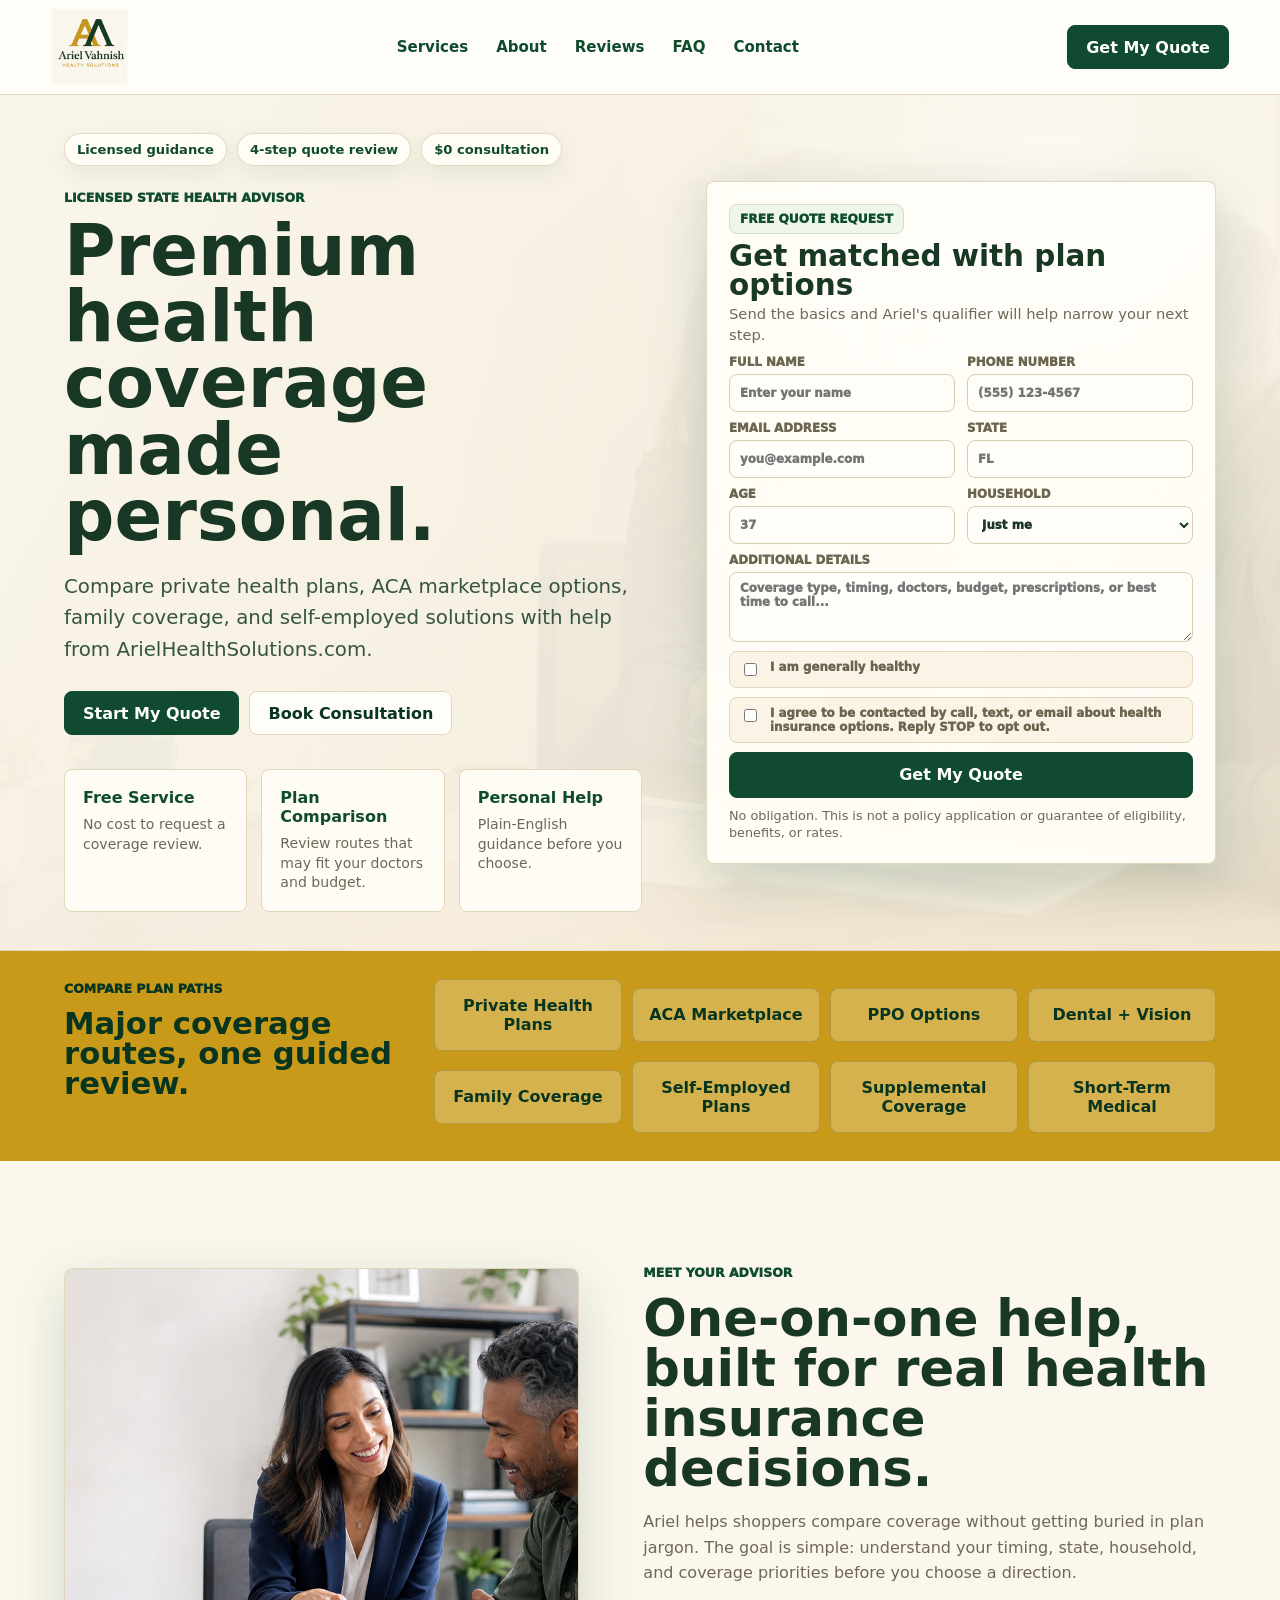
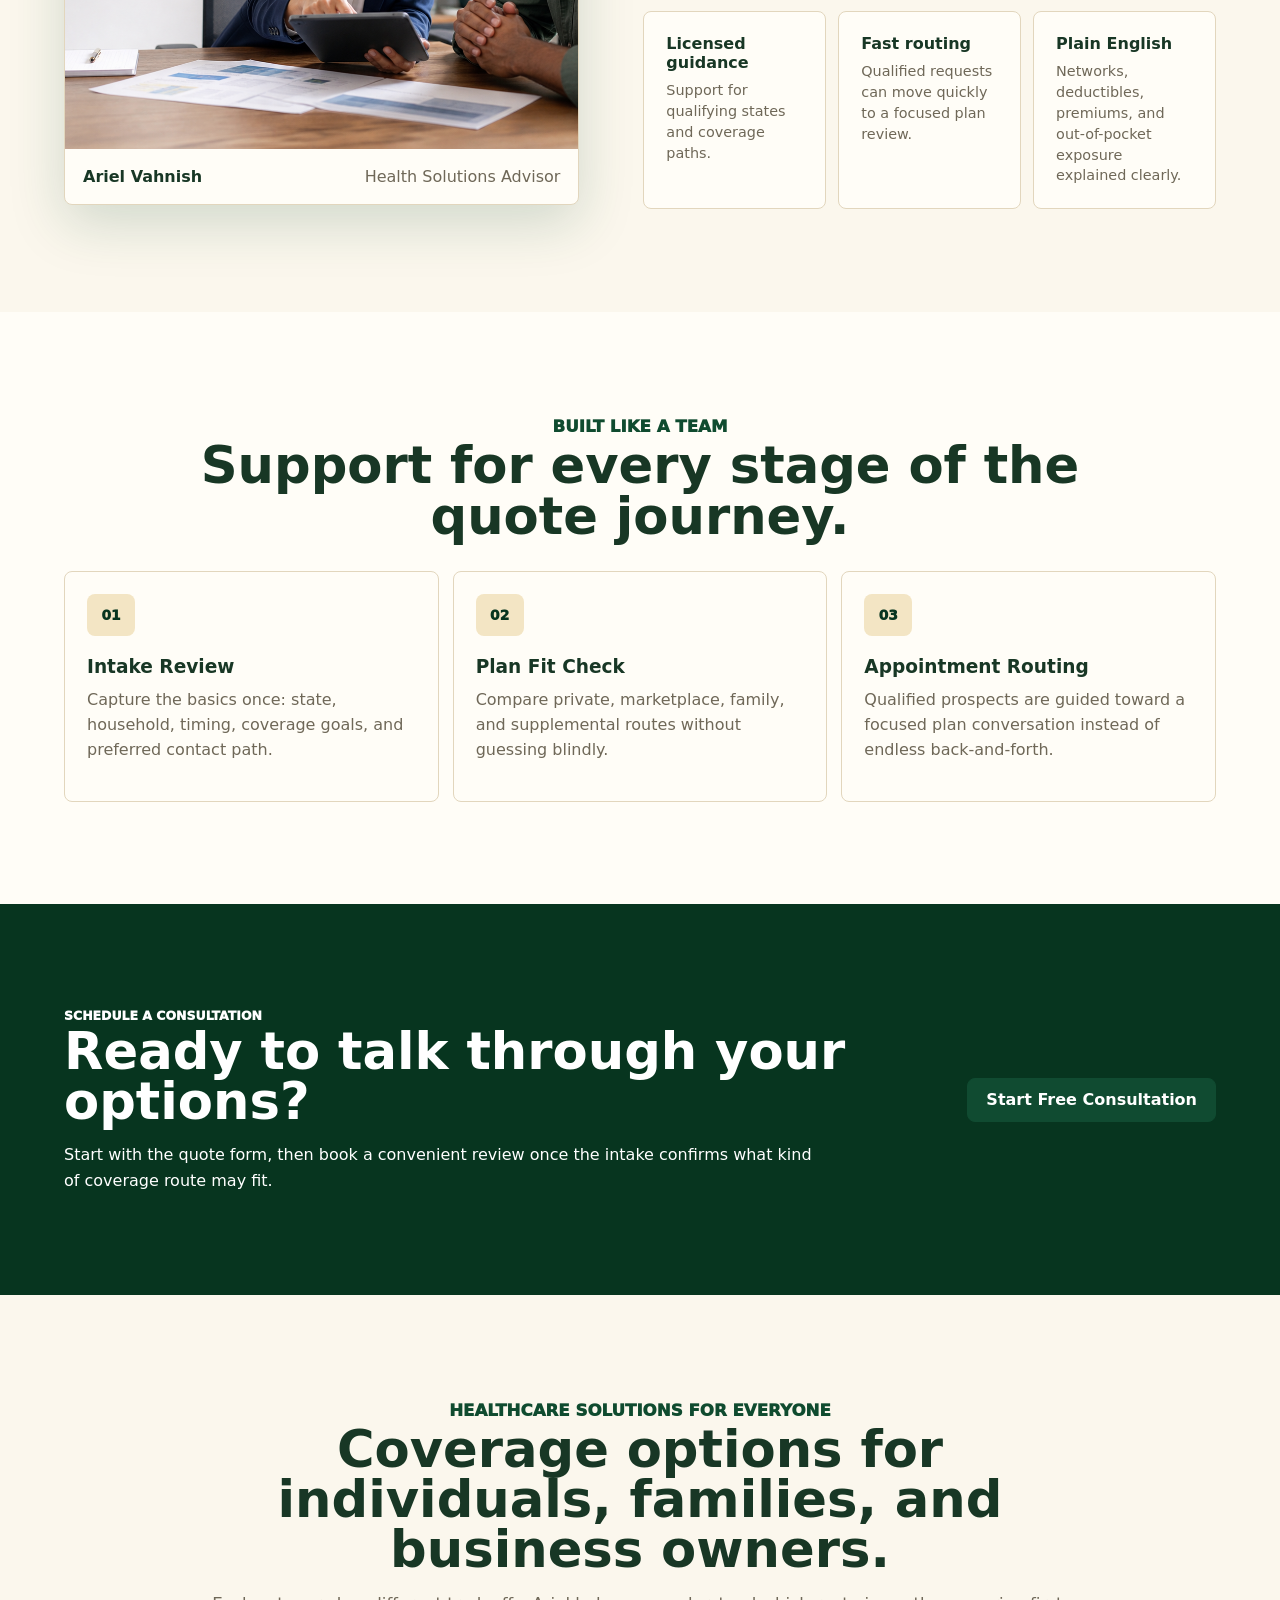
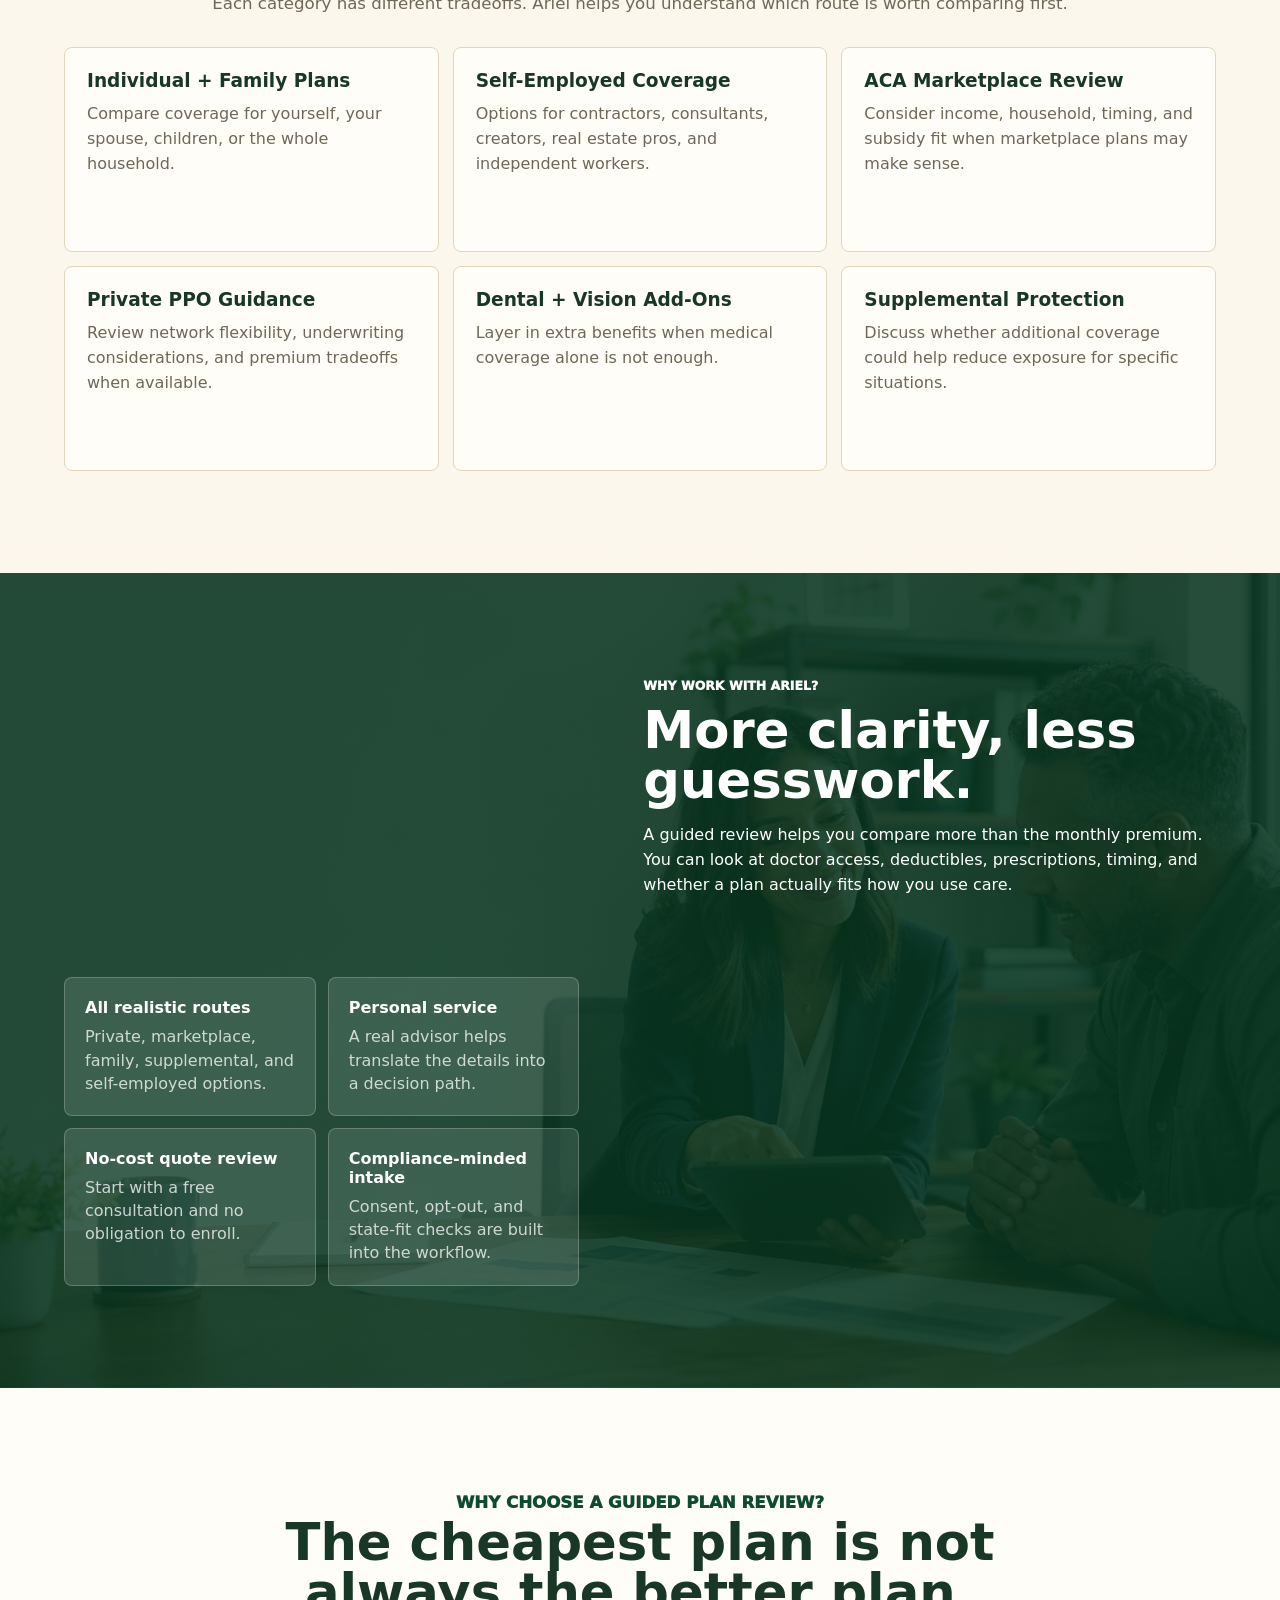
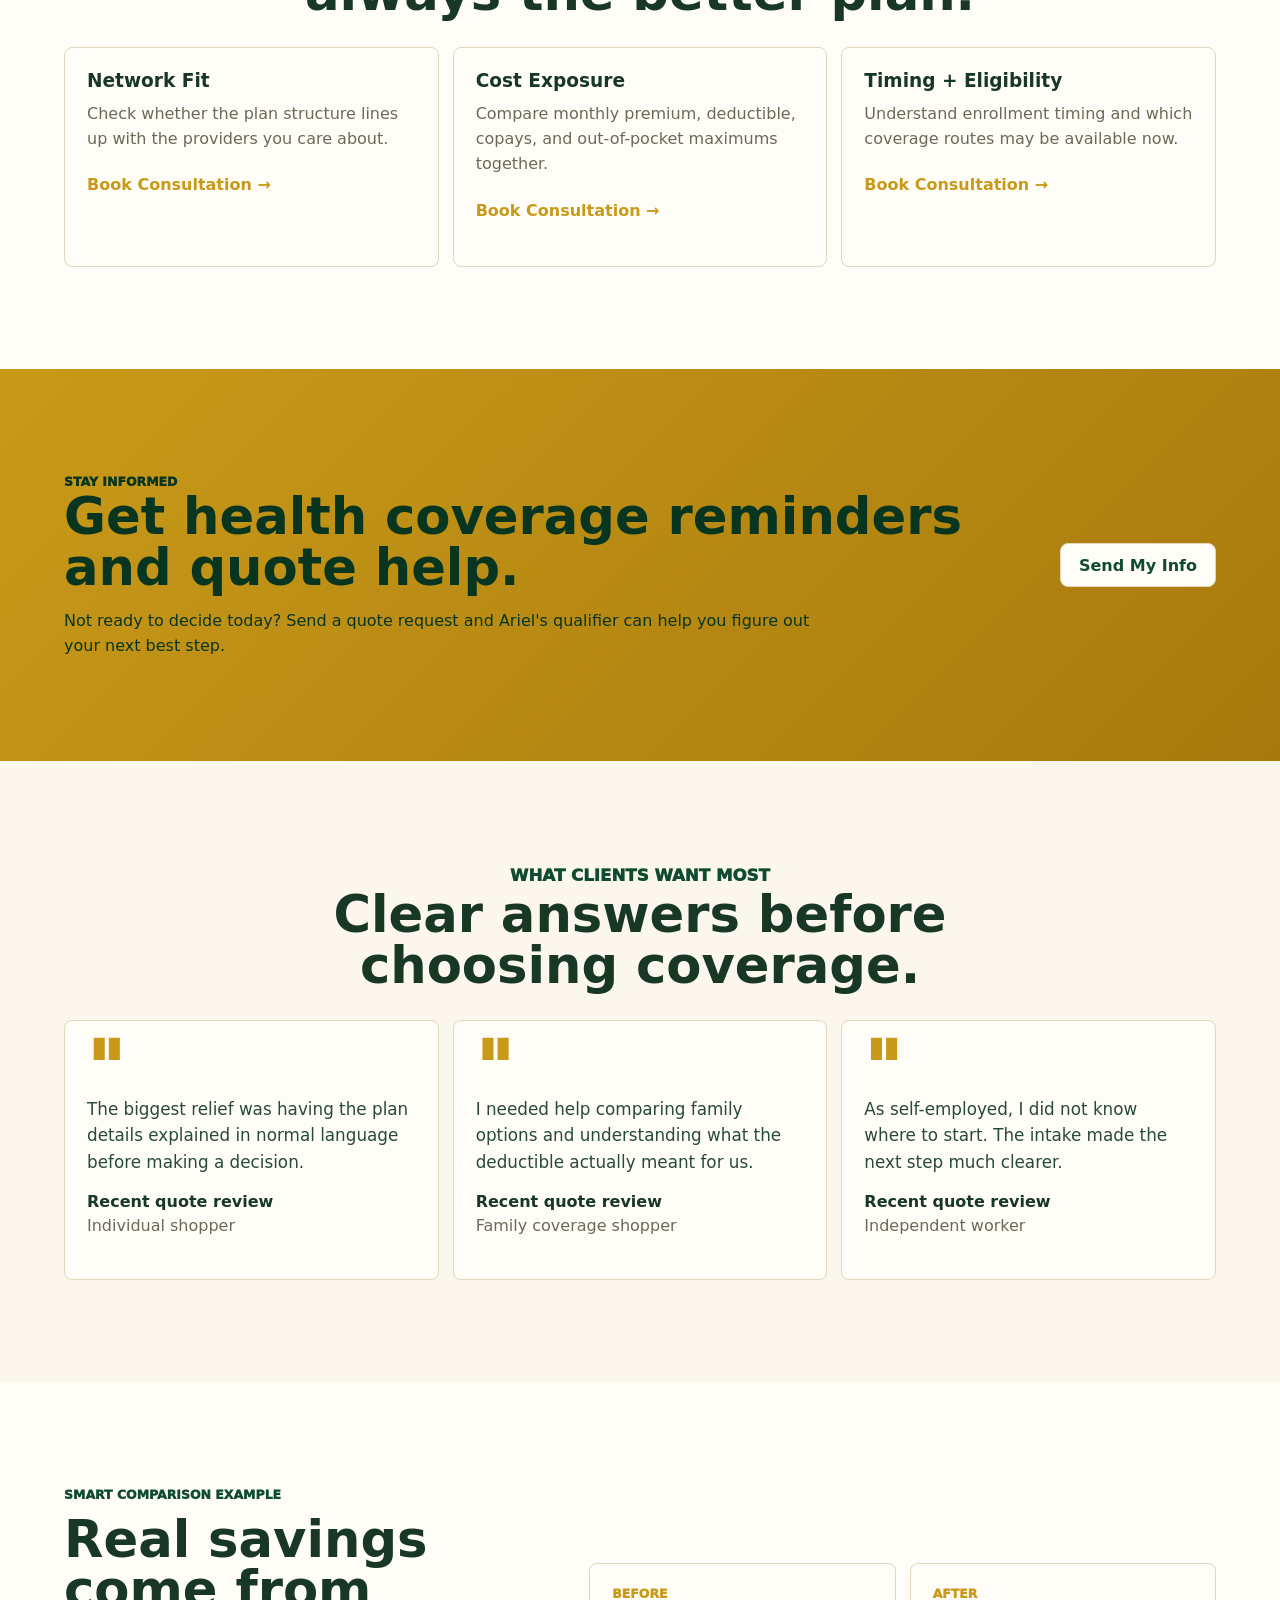
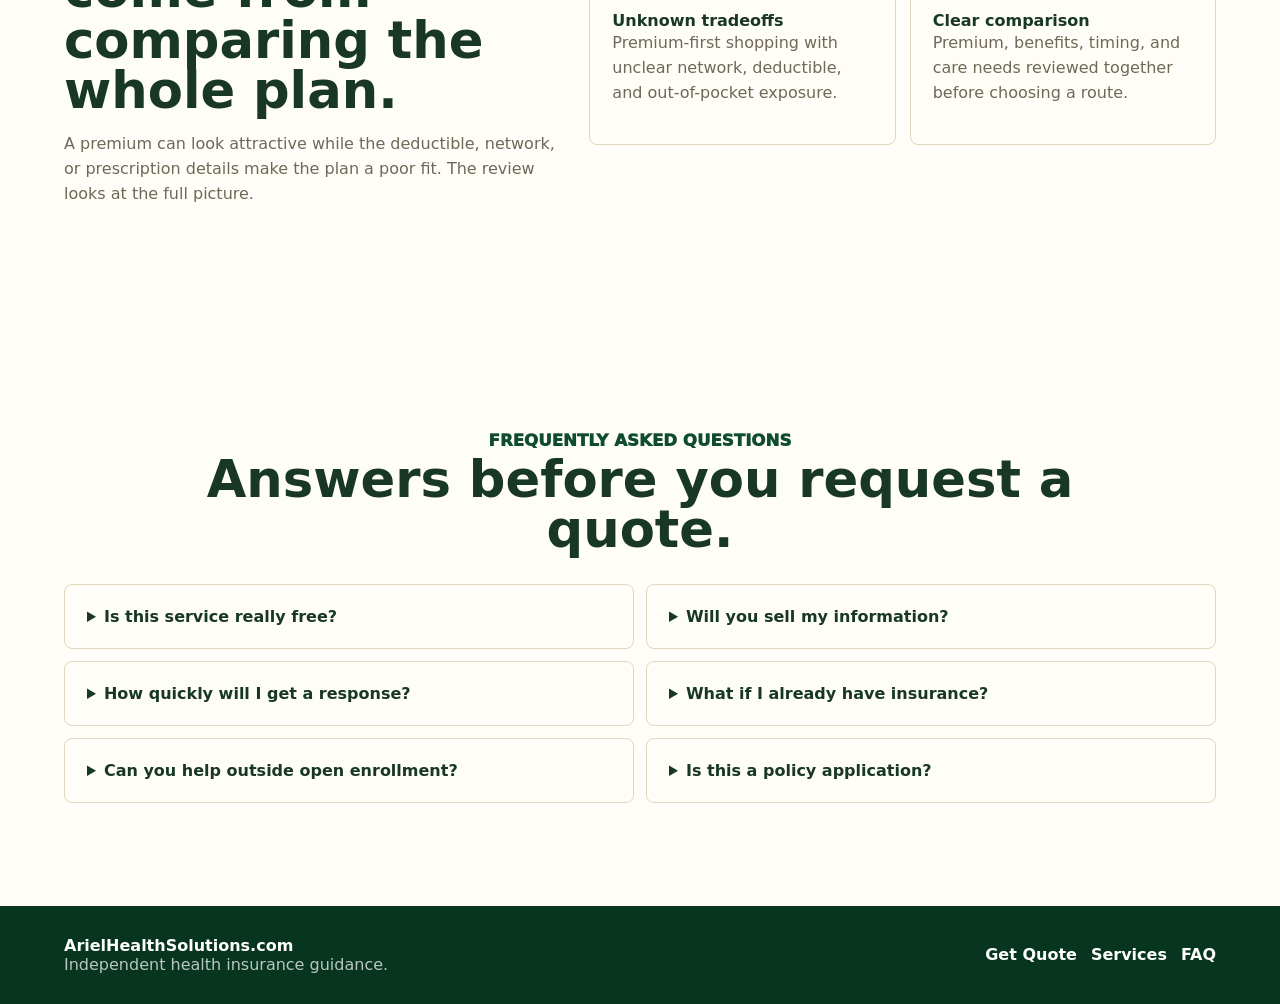
==== index.html @ a3a20fc5 "Add Ariel Health Solutions website" ====
<!doctype html>
<html lang="en">
  <head>
    <meta charset="utf-8" />
    <meta name="viewport" content="width=device-width, initial-scale=1" />
    <meta
      name="description"
      content="ArielHealthSolutions.com helps individuals, families, and self-employed professionals compare health insurance options with a free guided quote review."
    />
    <title>ArielHealthSolutions.com</title>
    <link rel="canonical" href="https://arielhealthsolutions.com/" />
    <link rel="stylesheet" href="/static/site.css" />
  </head>
  <body>
    <header class="site-header" id="top">
      <a class="brand" href="#top" aria-label="ArielHealthSolutions.com home">
        <img class="brand-logo" src="/assets/ariel-vahnish-health-solutions-logo.png" alt="ArielHealthSolutions.com" />
      </a>
      <nav class="nav-links" aria-label="Primary navigation">
        <a href="#services">Services</a>
        <a href="#advisor">About</a>
        <a href="#reviews">Reviews</a>
        <a href="#faq">FAQ</a>
        <a href="#contact">Contact</a>
      </nav>
      <a class="nav-cta" href="#quote">Get My Quote</a>
    </header>

    <main>
      <section class="hero">
        <div class="hero-bg" aria-hidden="true"></div>
        <div class="hero-inner">
          <div class="hero-copy-block">
            <div class="hero-badges" aria-label="Service highlights">
              <span>Licensed guidance</span>
              <span>4-step quote review</span>
              <span>$0 consultation</span>
            </div>
            <p class="eyebrow">Licensed state health advisor</p>
            <h1>Premium health coverage made personal.</h1>
            <p class="hero-copy">
              Compare private health plans, ACA marketplace options, family coverage, and self-employed solutions with help from ArielHealthSolutions.com.
            </p>
            <div class="hero-actions">
              <a class="primary-link" href="#quote">Start My Quote</a>
              <a class="secondary-link" href="#booking">Book Consultation</a>
            </div>
            <div class="hero-feature-grid" aria-label="Quick reasons to request a quote">
              <article>
                <strong>Free Service</strong>
                <span>No cost to request a coverage review.</span>
              </article>
              <article>
                <strong>Plan Comparison</strong>
                <span>Review routes that may fit your doctors and budget.</span>
              </article>
              <article>
                <strong>Personal Help</strong>
                <span>Plain-English guidance before you choose.</span>
              </article>
            </div>
          </div>

          <form class="quote-form hero-form" id="quote" method="post" action="/quote" data-quote-form>
            <div class="form-heading">
              <span class="form-status" role="status" aria-live="polite" data-form-status>Free quote request</span>
              <h2>Get matched with plan options</h2>
              <p>Send the basics and Ariel's qualifier will help narrow your next step.</p>
            </div>
            <div class="field-grid">
              <label>
                Full name
                <input name="name" autocomplete="name" placeholder="Enter your name" required />
              </label>
              <label>
                Phone number
                <input name="phone" autocomplete="tel" inputmode="tel" placeholder="(555) 123-4567" required />
              </label>
            </div>
            <div class="field-grid">
              <label>
                Email address
                <input name="email" type="email" autocomplete="email" placeholder="you@example.com" />
              </label>
              <label>
                State
                <input name="state" autocomplete="address-level1" maxlength="2" placeholder="FL" required />
              </label>
            </div>
            <div class="field-grid">
              <label>
                Age
                <input name="age" type="number" min="18" max="99" inputmode="numeric" placeholder="37" />
              </label>
              <label>
                Household
                <select name="household_size">
                  <option value="1">Just me</option>
                  <option value="2">Two people</option>
                  <option value="3">Three people</option>
                  <option value="4">Four people</option>
                  <option value="5">Five or more</option>
                </select>
              </label>
            </div>
            <label>
              Additional details
              <textarea
                name="intent"
                rows="3"
                required
                placeholder="Coverage type, timing, doctors, budget, prescriptions, or best time to call..."
              ></textarea>
            </label>
            <label class="consent-row">
              <input type="checkbox" name="healthy" value="yes" />
              <span>I am generally healthy</span>
            </label>
            <label class="consent-row">
              <input type="checkbox" name="tcpa_consent" value="yes" required />
              <span>I agree to be contacted by call, text, or email about health insurance options. Reply STOP to opt out.</span>
            </label>
            <input type="hidden" name="source" value="Public Website" />
            <input
              type="hidden"
              name="consent_text"
              value="I agree to be contacted by call, text, or email about health insurance options. Reply STOP to opt out."
            />
            <button class="primary-button" type="submit">Get My Quote</button>
            <p class="form-note">No obligation. This is not a policy application or guarantee of eligibility, benefits, or rates.</p>
          </form>
        </div>
      </section>

      <section class="provider-strip" aria-label="Coverage comparison categories">
        <div>
          <p class="eyebrow">Compare plan paths</p>
          <h2>Major coverage routes, one guided review.</h2>
        </div>
        <div class="provider-marquee" aria-label="Common health coverage paths">
          <span>Private Health Plans</span>
          <span>ACA Marketplace</span>
          <span>PPO Options</span>
          <span>Dental + Vision</span>
          <span>Family Coverage</span>
          <span>Self-Employed Plans</span>
          <span>Supplemental Coverage</span>
          <span>Short-Term Medical</span>
        </div>
      </section>

      <section class="advisor-section" id="advisor">
        <div class="advisor-card">
          <img src="/assets/health-consultation-hero.png" alt="Health insurance consultation at a desk" />
          <div class="advisor-card-footer">
            <strong>Ariel Vahnish</strong>
            <span>Health Solutions Advisor</span>
          </div>
        </div>
        <div class="advisor-copy">
          <p class="eyebrow">Meet your advisor</p>
          <h2>One-on-one help, built for real health insurance decisions.</h2>
          <p>
            Ariel helps shoppers compare coverage without getting buried in plan jargon. The goal is simple: understand your timing, state, household, and coverage priorities before you choose a direction.
          </p>
          <div class="credential-grid">
            <article>
              <strong>Licensed guidance</strong>
              <span>Support for qualifying states and coverage paths.</span>
            </article>
            <article>
              <strong>Fast routing</strong>
              <span>Qualified requests can move quickly to a focused plan review.</span>
            </article>
            <article>
              <strong>Plain English</strong>
              <span>Networks, deductibles, premiums, and out-of-pocket exposure explained clearly.</span>
            </article>
          </div>
        </div>
      </section>

      <section class="team-section">
        <div class="section-heading centered">
          <p class="eyebrow">Built like a team</p>
          <h2>Support for every stage of the quote journey.</h2>
        </div>
        <div class="team-grid">
          <article>
            <span class="card-icon">01</span>
            <h3>Intake Review</h3>
            <p>Capture the basics once: state, household, timing, coverage goals, and preferred contact path.</p>
          </article>
          <article>
            <span class="card-icon">02</span>
            <h3>Plan Fit Check</h3>
            <p>Compare private, marketplace, family, and supplemental routes without guessing blindly.</p>
          </article>
          <article>
            <span class="card-icon">03</span>
            <h3>Appointment Routing</h3>
            <p>Qualified prospects are guided toward a focused plan conversation instead of endless back-and-forth.</p>
          </article>
        </div>
      </section>

      <section class="booking-section" id="booking">
        <div>
          <p class="eyebrow">Schedule a consultation</p>
          <h2>Ready to talk through your options?</h2>
          <p>
            Start with the quote form, then book a convenient review once the intake confirms what kind of coverage route may fit.
          </p>
        </div>
        <a class="primary-link" href="#quote">Start Free Consultation</a>
      </section>

      <section class="solutions-section" id="services">
        <div class="section-heading centered">
          <p class="eyebrow">Healthcare solutions for everyone</p>
          <h2>Coverage options for individuals, families, and business owners.</h2>
          <p>Each category has different tradeoffs. Ariel helps you understand which route is worth comparing first.</p>
        </div>
        <div class="solution-grid">
          <article>
            <h3>Individual + Family Plans</h3>
            <p>Compare coverage for yourself, your spouse, children, or the whole household.</p>
          </article>
          <article>
            <h3>Self-Employed Coverage</h3>
            <p>Options for contractors, consultants, creators, real estate pros, and independent workers.</p>
          </article>
          <article>
            <h3>ACA Marketplace Review</h3>
            <p>Consider income, household, timing, and subsidy fit when marketplace plans may make sense.</p>
          </article>
          <article>
            <h3>Private PPO Guidance</h3>
            <p>Review network flexibility, underwriting considerations, and premium tradeoffs when available.</p>
          </article>
          <article>
            <h3>Dental + Vision Add-Ons</h3>
            <p>Layer in extra benefits when medical coverage alone is not enough.</p>
          </article>
          <article>
            <h3>Supplemental Protection</h3>
            <p>Discuss whether additional coverage could help reduce exposure for specific situations.</p>
          </article>
        </div>
      </section>

      <section class="why-section">
        <div class="why-overlay" aria-hidden="true"></div>
        <div class="why-copy">
          <p class="eyebrow">Why work with Ariel?</p>
          <h2>More clarity, less guesswork.</h2>
          <p>
            A guided review helps you compare more than the monthly premium. You can look at doctor access, deductibles, prescriptions, timing, and whether a plan actually fits how you use care.
          </p>
        </div>
        <div class="why-grid">
          <article>
            <strong>All realistic routes</strong>
            <span>Private, marketplace, family, supplemental, and self-employed options.</span>
          </article>
          <article>
            <strong>Personal service</strong>
            <span>A real advisor helps translate the details into a decision path.</span>
          </article>
          <article>
            <strong>No-cost quote review</strong>
            <span>Start with a free consultation and no obligation to enroll.</span>
          </article>
          <article>
            <strong>Compliance-minded intake</strong>
            <span>Consent, opt-out, and state-fit checks are built into the workflow.</span>
          </article>
        </div>
      </section>

      <section class="plans-section">
        <div class="section-heading centered">
          <p class="eyebrow">Why choose a guided plan review?</p>
          <h2>The cheapest plan is not always the better plan.</h2>
        </div>
        <div class="plan-feature-grid">
          <article>
            <h3>Network Fit</h3>
            <p>Check whether the plan structure lines up with the providers you care about.</p>
            <a href="#quote">Book Consultation →</a>
          </article>
          <article>
            <h3>Cost Exposure</h3>
            <p>Compare monthly premium, deductible, copays, and out-of-pocket maximums together.</p>
            <a href="#quote">Book Consultation →</a>
          </article>
          <article>
            <h3>Timing + Eligibility</h3>
            <p>Understand enrollment timing and which coverage routes may be available now.</p>
            <a href="#quote">Book Consultation →</a>
          </article>
        </div>
      </section>

      <section class="newsletter-section" id="contact">
        <div>
          <p class="eyebrow">Stay informed</p>
          <h2>Get health coverage reminders and quote help.</h2>
          <p>Not ready to decide today? Send a quote request and Ariel's qualifier can help you figure out your next best step.</p>
        </div>
        <a class="secondary-link light" href="#quote">Send My Info</a>
      </section>

      <section class="reviews-section" id="reviews">
        <div class="section-heading centered">
          <p class="eyebrow">What clients want most</p>
          <h2>Clear answers before choosing coverage.</h2>
        </div>
        <div class="review-grid">
          <article>
            <span class="quote-mark">"</span>
            <p>The biggest relief was having the plan details explained in normal language before making a decision.</p>
            <strong>Recent quote review</strong>
            <span>Individual shopper</span>
          </article>
          <article>
            <span class="quote-mark">"</span>
            <p>I needed help comparing family options and understanding what the deductible actually meant for us.</p>
            <strong>Recent quote review</strong>
            <span>Family coverage shopper</span>
          </article>
          <article>
            <span class="quote-mark">"</span>
            <p>As self-employed, I did not know where to start. The intake made the next step much clearer.</p>
            <strong>Recent quote review</strong>
            <span>Independent worker</span>
          </article>
        </div>
      </section>

      <section class="savings-story">
        <div class="story-copy">
          <p class="eyebrow">Smart comparison example</p>
          <h2>Real savings come from comparing the whole plan.</h2>
          <p>
            A premium can look attractive while the deductible, network, or prescription details make the plan a poor fit. The review looks at the full picture.
          </p>
        </div>
        <div class="before-after">
          <article>
            <span>Before</span>
            <strong>Unknown tradeoffs</strong>
            <p>Premium-first shopping with unclear network, deductible, and out-of-pocket exposure.</p>
          </article>
          <article>
            <span>After</span>
            <strong>Clear comparison</strong>
            <p>Premium, benefits, timing, and care needs reviewed together before choosing a route.</p>
          </article>
        </div>
      </section>

      <section class="faq-section" id="faq">
        <div class="section-heading centered">
          <p class="eyebrow">Frequently asked questions</p>
          <h2>Answers before you request a quote.</h2>
        </div>
        <div class="faq-grid">
          <details>
            <summary>Is this service really free?</summary>
            <p>Yes. The quote request and initial consultation are free and have no obligation.</p>
          </details>
          <details>
            <summary>Will you sell my information?</summary>
            <p>Your request is used to follow up about health coverage options. You can opt out of text outreach by replying STOP.</p>
          </details>
          <details>
            <summary>How quickly will I get a response?</summary>
            <p>The qualifier is designed for fast follow-up, with timing depending on your request and contact availability.</p>
          </details>
          <details>
            <summary>What if I already have insurance?</summary>
            <p>You can still compare whether another route may fit your timing, budget, doctors, or household better.</p>
          </details>
          <details>
            <summary>Can you help outside open enrollment?</summary>
            <p>Possibly. Availability depends on your state, eligibility, timing, and whether private options fit your situation.</p>
          </details>
          <details>
            <summary>Is this a policy application?</summary>
            <p>No. This starts a quote review. Final eligibility, benefits, and rates depend on the plan and application details.</p>
          </details>
        </div>
      </section>
    </main>

    <footer class="site-footer">
      <div>
        <strong>ArielHealthSolutions.com</strong>
        <span>Independent health insurance guidance.</span>
      </div>
      <div class="footer-links">
        <a href="#quote">Get Quote</a>
        <a href="#services">Services</a>
        <a href="#faq">FAQ</a>
      </div>
    </footer>

    <a class="sticky-quote" href="#quote">Get My Quote</a>

    <script src="/static/site.js"></script>
  </body>
</html>
---- static/site.css ----
:root {
  color-scheme: light;
  --ink: #183725;
  --muted: #6f6858;
  --line: #e2d6bd;
  --paper: #fbf7ed;
  --panel: #fffdf7;
  --blue-soft: #f6ecd8;
  --blue: #104b31;
  --blue-dark: #07351f;
  --green: #0f4b2f;
  --green-soft: #eef5e9;
  --gold: #c99a19;
  --orange: #c99a19;
  --cream: #fbf7ed;
  --shadow: 0 18px 55px rgba(16, 75, 49, 0.18);
}

* {
  box-sizing: border-box;
}

html {
  scroll-behavior: smooth;
}

body {
  margin: 0;
  background: var(--paper);
  color: var(--ink);
  font-family: Inter, ui-sans-serif, system-ui, -apple-system, BlinkMacSystemFont, "Segoe UI", sans-serif;
}

button,
input,
select,
textarea {
  font: inherit;
}

a {
  color: inherit;
  text-decoration: none;
}

.site-header {
  align-items: center;
  background: rgba(255, 253, 247, 0.97);
  border-bottom: 1px solid rgba(226, 214, 189, 0.94);
  display: flex;
  gap: 22px;
  justify-content: space-between;
  left: 0;
  min-height: 94px;
  padding: 9px clamp(18px, 4vw, 58px);
  position: sticky;
  right: 0;
  top: 0;
  z-index: 20;
}

.brand {
  align-items: center;
  display: inline-flex;
  min-width: max-content;
}

.brand-logo {
  display: block;
  height: 76px;
  object-fit: contain;
  width: auto;
}

.nav-links {
  align-items: center;
  display: flex;
  gap: clamp(14px, 2.6vw, 28px);
}

.nav-links a {
  color: var(--green);
  font-size: 0.94rem;
  font-weight: 850;
}

.nav-cta,
.primary-link,
.secondary-link,
.primary-button {
  align-items: center;
  border-radius: 8px;
  display: inline-flex;
  font-weight: 900;
  justify-content: center;
  min-height: 44px;
  padding: 0 18px;
}

.nav-cta,
.primary-link,
.primary-button {
  background: var(--blue);
  border: 1px solid var(--blue);
  color: #fff;
}

.secondary-link {
  background: var(--panel);
  border: 1px solid var(--line);
  color: var(--blue-dark);
}

.secondary-link.light {
  background: var(--panel);
  color: var(--green);
}

.hero {
  background: var(--blue-soft);
  min-height: calc(100vh - 164px);
  overflow: hidden;
  position: relative;
}

.hero-bg {
  background:
    radial-gradient(circle at 82% 8%, rgba(255, 253, 247, 0.9), transparent 34%),
    linear-gradient(120deg, rgba(251, 247, 237, 0.98), rgba(246, 236, 216, 0.9)),
    url("/assets/health-consultation-hero.png");
  background-position: center;
  background-size: cover;
  inset: 0;
  opacity: 0.9;
  position: absolute;
}

.hero-inner {
  align-items: center;
  display: grid;
  gap: clamp(28px, 5vw, 72px);
  grid-template-columns: minmax(0, 1fr) minmax(380px, 510px);
  min-height: calc(100vh - 164px);
  padding: clamp(22px, 3vw, 42px) clamp(18px, 5vw, 72px) clamp(24px, 3vw, 44px);
  position: relative;
  z-index: 1;
}

.hero-copy-block {
  max-width: 760px;
}

.hero-badges {
  display: flex;
  flex-wrap: wrap;
  gap: 10px;
  margin-bottom: 22px;
}

.hero-badges span {
  background: rgba(255, 253, 247, 0.94);
  border: 1px solid rgba(226, 214, 189, 0.9);
  border-radius: 999px;
  box-shadow: 0 8px 24px rgba(16, 75, 49, 0.08);
  color: var(--green);
  font-size: 0.82rem;
  font-weight: 850;
  padding: 8px 12px;
}

.eyebrow {
  color: var(--green);
  font-size: 0.78rem;
  font-weight: 950;
  letter-spacing: 0;
  margin: 0 0 10px;
  text-transform: uppercase;
}

h1,
h2,
h3,
p {
  margin-top: 0;
}

h1 {
  font-size: clamp(3rem, 5.5vw, 5.65rem);
  line-height: 0.94;
  margin-bottom: 22px;
  max-width: 13ch;
}

h2 {
  font-size: clamp(2rem, 4vw, 3.5rem);
  line-height: 0.98;
  margin-bottom: 16px;
}

h3 {
  font-size: 1.16rem;
  margin-bottom: 10px;
}

p {
  color: var(--muted);
  line-height: 1.58;
}

.hero-copy {
  color: #345541;
  font-size: clamp(1.05rem, 1.65vw, 1.24rem);
  max-width: 700px;
}

.hero-actions {
  display: flex;
  flex-wrap: wrap;
  gap: 10px;
  margin-top: 26px;
}

.hero-feature-grid {
  display: grid;
  gap: 14px;
  grid-template-columns: repeat(3, minmax(0, 1fr));
  margin-top: 34px;
}

.hero-feature-grid article {
  background: rgba(255, 253, 247, 0.94);
  border: 1px solid var(--line);
  border-radius: 8px;
  min-height: 112px;
  padding: 18px;
}

.hero-feature-grid strong,
.hero-feature-grid span {
  display: block;
}

.hero-feature-grid strong {
  color: var(--green);
  font-size: 1rem;
  margin-bottom: 8px;
}

.hero-feature-grid span {
  color: var(--muted);
  font-size: 0.88rem;
  line-height: 1.4;
}

.quote-form {
  background: rgba(255, 253, 247, 0.97);
  border: 1px solid rgba(226, 214, 189, 0.95);
  border-radius: 8px;
  box-shadow: var(--shadow);
  display: grid;
  gap: 9px;
  padding: clamp(16px, 2vw, 22px);
}

.form-heading h2 {
  font-size: clamp(1.55rem, 2.3vw, 2.08rem);
  margin-bottom: 4px;
}

.form-heading p {
  font-size: 0.92rem;
  line-height: 1.42;
  margin-bottom: 0;
}

.form-status {
  align-items: center;
  background: var(--green-soft);
  border: 1px solid #d4dfc9;
  border-radius: 8px;
  color: var(--green);
  display: inline-flex;
  font-size: 0.76rem;
  font-weight: 950;
  margin-bottom: 8px;
  min-height: 30px;
  padding: 6px 10px;
  text-transform: uppercase;
}

.field-grid {
  display: grid;
  gap: 12px;
  grid-template-columns: repeat(2, minmax(0, 1fr));
}

label {
  color: #6b654f;
  display: grid;
  font-size: 0.74rem;
  font-weight: 950;
  gap: 5px;
  text-transform: uppercase;
}

input,
select,
textarea {
  background: #fffdf8;
  border: 1px solid #d8cdb4;
  border-radius: 8px;
  color: var(--ink);
  min-height: 38px;
  outline: none;
  padding: 8px 10px;
  width: 100%;
}

textarea {
  min-height: 70px;
  resize: vertical;
}

input:focus,
select:focus,
textarea:focus {
  border-color: var(--gold);
  box-shadow: 0 0 0 3px rgba(201, 154, 25, 0.18);
}

.consent-row {
  align-items: flex-start;
  background: #fbf4e6;
  border: 1px solid var(--line);
  border-radius: 8px;
  display: flex;
  gap: 10px;
  padding: 8px 10px;
  text-transform: none;
}

.consent-row input {
  flex: 0 0 auto;
  margin-top: 3px;
  min-height: auto;
  width: auto;
}

.primary-button {
  cursor: pointer;
  min-height: 46px;
  width: 100%;
}

.form-note {
  font-size: 0.8rem;
  line-height: 1.35;
  margin-bottom: 0;
}

.provider-strip {
  background: var(--orange);
  color: var(--blue-dark);
  display: grid;
  gap: 18px;
  grid-template-columns: minmax(240px, 0.45fr) minmax(0, 1fr);
  padding: 28px clamp(18px, 5vw, 72px);
}

.provider-strip .eyebrow,
.provider-strip h2 {
  color: var(--blue-dark);
}

.provider-strip h2 {
  font-size: clamp(1.55rem, 2.4vw, 2.35rem);
  margin: 0;
}

.provider-marquee {
  align-items: center;
  display: grid;
  gap: 10px;
  grid-template-columns: repeat(4, minmax(0, 1fr));
}

.provider-marquee span {
  background: rgba(255, 253, 247, 0.24);
  border: 1px solid rgba(24, 55, 37, 0.2);
  border-radius: 8px;
  color: var(--blue-dark);
  font-weight: 900;
  min-height: 54px;
  padding: 16px;
  text-align: center;
}

.advisor-section,
.team-section,
.booking-section,
.solutions-section,
.why-section,
.plans-section,
.newsletter-section,
.reviews-section,
.savings-story,
.faq-section,
.site-footer {
  padding: clamp(56px, 8vw, 104px) clamp(18px, 5vw, 72px);
}

.advisor-section {
  align-items: center;
  background: var(--paper);
  display: grid;
  gap: clamp(28px, 5vw, 72px);
  grid-template-columns: minmax(320px, 0.9fr) minmax(0, 1fr);
}

.advisor-card {
  background: var(--panel);
  border: 1px solid var(--line);
  border-radius: 8px;
  box-shadow: var(--shadow);
  overflow: hidden;
}

.advisor-card img {
  display: block;
  height: 480px;
  object-fit: cover;
  object-position: 68% center;
  width: 100%;
}

.advisor-card-footer {
  align-items: center;
  display: flex;
  justify-content: space-between;
  gap: 16px;
  padding: 18px;
}

.advisor-card-footer strong,
.advisor-card-footer span {
  display: block;
}

.advisor-card-footer span {
  color: var(--muted);
}

.advisor-copy {
  max-width: 720px;
}

.credential-grid {
  display: grid;
  gap: 12px;
  grid-template-columns: repeat(3, minmax(0, 1fr));
  margin-top: 26px;
}

.credential-grid article,
.team-grid article,
.solution-grid article,
.plan-feature-grid article,
.review-grid article,
.before-after article,
details {
  background: var(--panel);
  border: 1px solid var(--line);
  border-radius: 8px;
  padding: 22px;
}

.credential-grid strong,
.credential-grid span {
  display: block;
}

.credential-grid strong {
  margin-bottom: 8px;
}

.credential-grid span {
  color: var(--muted);
  font-size: 0.9rem;
  line-height: 1.45;
}

.team-section,
.plans-section,
.faq-section {
  background: var(--panel);
}

.section-heading {
  margin-bottom: 30px;
}

.section-heading.centered {
  margin-left: auto;
  margin-right: auto;
  max-width: 880px;
  text-align: center;
}

.section-heading p {
  font-size: 1.04rem;
  margin-bottom: 0;
}

.team-grid,
.plan-feature-grid,
.review-grid {
  display: grid;
  gap: 14px;
  grid-template-columns: repeat(3, minmax(0, 1fr));
}

.card-icon {
  align-items: center;
  background: #f3e5c4;
  border-radius: 8px;
  color: var(--blue-dark);
  display: inline-flex;
  font-size: 0.86rem;
  font-weight: 950;
  height: 42px;
  justify-content: center;
  margin-bottom: 20px;
  width: 48px;
}

.booking-section {
  align-items: center;
  background: var(--blue-dark);
  color: #fff;
  display: grid;
  gap: 22px;
  grid-template-columns: minmax(0, 1fr) auto;
}

.booking-section .eyebrow,
.booking-section h2,
.booking-section p {
  color: #fff;
}

.booking-section p {
  max-width: 760px;
  margin-bottom: 0;
}

.solutions-section {
  background: var(--paper);
}

.solution-grid {
  display: grid;
  gap: 14px;
  grid-template-columns: repeat(3, minmax(0, 1fr));
}

.solution-grid article {
  min-height: 205px;
}

.why-section {
  background:
    linear-gradient(rgba(7, 53, 31, 0.88), rgba(7, 53, 31, 0.88)),
    url("/assets/health-consultation-hero.png");
  background-position: center;
  background-size: cover;
  color: #fff;
  display: grid;
  gap: clamp(28px, 5vw, 70px);
  grid-template-columns: minmax(0, 0.9fr) minmax(360px, 1fr);
}

.why-section .eyebrow,
.why-section h2,
.why-section p {
  color: #fff;
}

.why-grid {
  display: grid;
  gap: 12px;
  grid-template-columns: repeat(2, minmax(0, 1fr));
}

.why-grid article {
  background: rgba(255, 255, 255, 0.12);
  border: 1px solid rgba(255, 255, 255, 0.22);
  border-radius: 8px;
  padding: 20px;
}

.why-grid strong,
.why-grid span {
  display: block;
}

.why-grid strong {
  color: #fff;
  margin-bottom: 8px;
}

.why-grid span {
  color: rgba(255, 255, 255, 0.76);
  line-height: 1.45;
}

.plan-feature-grid article {
  min-height: 220px;
}

.plan-feature-grid a {
  color: var(--gold);
  display: inline-block;
  font-weight: 900;
  margin-top: 8px;
}

.newsletter-section {
  align-items: center;
  background: linear-gradient(135deg, #c99a19, #a77a0d);
  color: var(--blue-dark);
  display: grid;
  gap: 20px;
  grid-template-columns: minmax(0, 1fr) auto;
}

.newsletter-section .eyebrow,
.newsletter-section h2,
.newsletter-section p {
  color: var(--blue-dark);
}

.newsletter-section p {
  max-width: 760px;
  margin-bottom: 0;
}

.reviews-section {
  background: var(--paper);
}

.review-grid article {
  min-height: 260px;
}

.quote-mark {
  color: var(--gold);
  display: block;
  font-size: 4.4rem;
  font-weight: 950;
  line-height: 0.75;
}

.review-grid p {
  color: #284b36;
  font-size: 1.05rem;
}

.review-grid strong,
.review-grid span:last-child {
  display: block;
}

.review-grid span:last-child {
  color: var(--muted);
  margin-top: 5px;
}

.savings-story {
  align-items: center;
  background: var(--panel);
  display: grid;
  gap: 24px;
  grid-template-columns: minmax(0, 0.8fr) minmax(360px, 1fr);
}

.before-after {
  display: grid;
  gap: 14px;
  grid-template-columns: repeat(2, minmax(0, 1fr));
}

.before-after span,
.before-after strong {
  display: block;
}

.before-after span {
  color: var(--gold);
  font-size: 0.78rem;
  font-weight: 950;
  margin-bottom: 10px;
  text-transform: uppercase;
}

.faq-grid {
  display: grid;
  gap: 12px;
  grid-template-columns: repeat(2, minmax(0, 1fr));
}

summary {
  cursor: pointer;
  font-weight: 900;
}

details p {
  margin: 12px 0 0;
}

.site-footer {
  align-items: center;
  background: var(--blue-dark);
  color: #fff;
  display: flex;
  justify-content: space-between;
  padding-bottom: 30px;
  padding-top: 30px;
}

.site-footer strong,
.site-footer span {
  display: block;
}

.site-footer span {
  color: rgba(255, 255, 255, 0.72);
}

.footer-links {
  display: flex;
  flex-wrap: wrap;
  gap: 14px;
}

.footer-links a {
  color: #fff;
  font-weight: 850;
}

.sticky-quote {
  background: var(--blue);
  border-radius: 8px;
  bottom: 14px;
  box-shadow: 0 16px 38px rgba(16, 75, 49, 0.28);
  color: #fff;
  display: none;
  font-weight: 950;
  left: 18px;
  min-height: 48px;
  padding: 14px 18px;
  position: fixed;
  right: 18px;
  text-align: center;
  z-index: 30;
}

.sticky-quote.is-hidden {
  display: none;
}

@media (max-width: 1120px) {
  .hero-inner,
  .provider-strip,
  .advisor-section,
  .why-section,
  .savings-story {
    grid-template-columns: 1fr;
  }

  .hero-inner {
    align-items: start;
  }

  .hero-copy-block,
  .hero-form {
    max-width: 780px;
  }

  .provider-marquee,
  .solution-grid,
  .credential-grid {
    grid-template-columns: repeat(2, minmax(0, 1fr));
  }
}

@media (max-width: 780px) {
  .site-header {
    min-height: 78px;
    padding: 10px 14px;
  }

  .brand-logo {
    height: 58px;
  }

  .nav-links {
    display: none;
  }

  .nav-cta {
    min-height: 40px;
    padding: 0 13px;
  }

  .hero,
  .hero-inner {
    min-height: auto;
  }

  .hero-bg {
    background:
      linear-gradient(0deg, rgba(251, 247, 237, 1) 0%, rgba(251, 247, 237, 0.96) 52%, rgba(246, 236, 216, 0.74) 100%),
      url("/assets/health-consultation-hero.png");
    background-position: 58% top;
    background-size: auto 560px;
    background-repeat: no-repeat;
  }

  .hero-inner {
    gap: 24px;
    padding: 210px 18px 48px;
  }

  h1 {
    font-size: clamp(2.65rem, 13vw, 4.2rem);
  }

  .hero-feature-grid,
  .field-grid,
  .provider-marquee,
  .credential-grid,
  .team-grid,
  .solution-grid,
  .why-grid,
  .plan-feature-grid,
  .review-grid,
  .before-after,
  .faq-grid,
  .booking-section,
  .newsletter-section {
    grid-template-columns: 1fr;
  }

  .hero-feature-grid {
    display: none;
  }

  .advisor-card img {
    height: 320px;
  }

  .booking-section,
  .newsletter-section,
  .site-footer {
    align-items: flex-start;
  }

  .site-footer {
    flex-direction: column;
    gap: 16px;
    padding-bottom: 86px;
  }

  .sticky-quote {
    display: block;
  }
}

@media (max-width: 440px) {
  .hero-actions,
  .footer-links {
    flex-direction: column;
  }

  .primary-link,
  .secondary-link {
    width: 100%;
  }
}
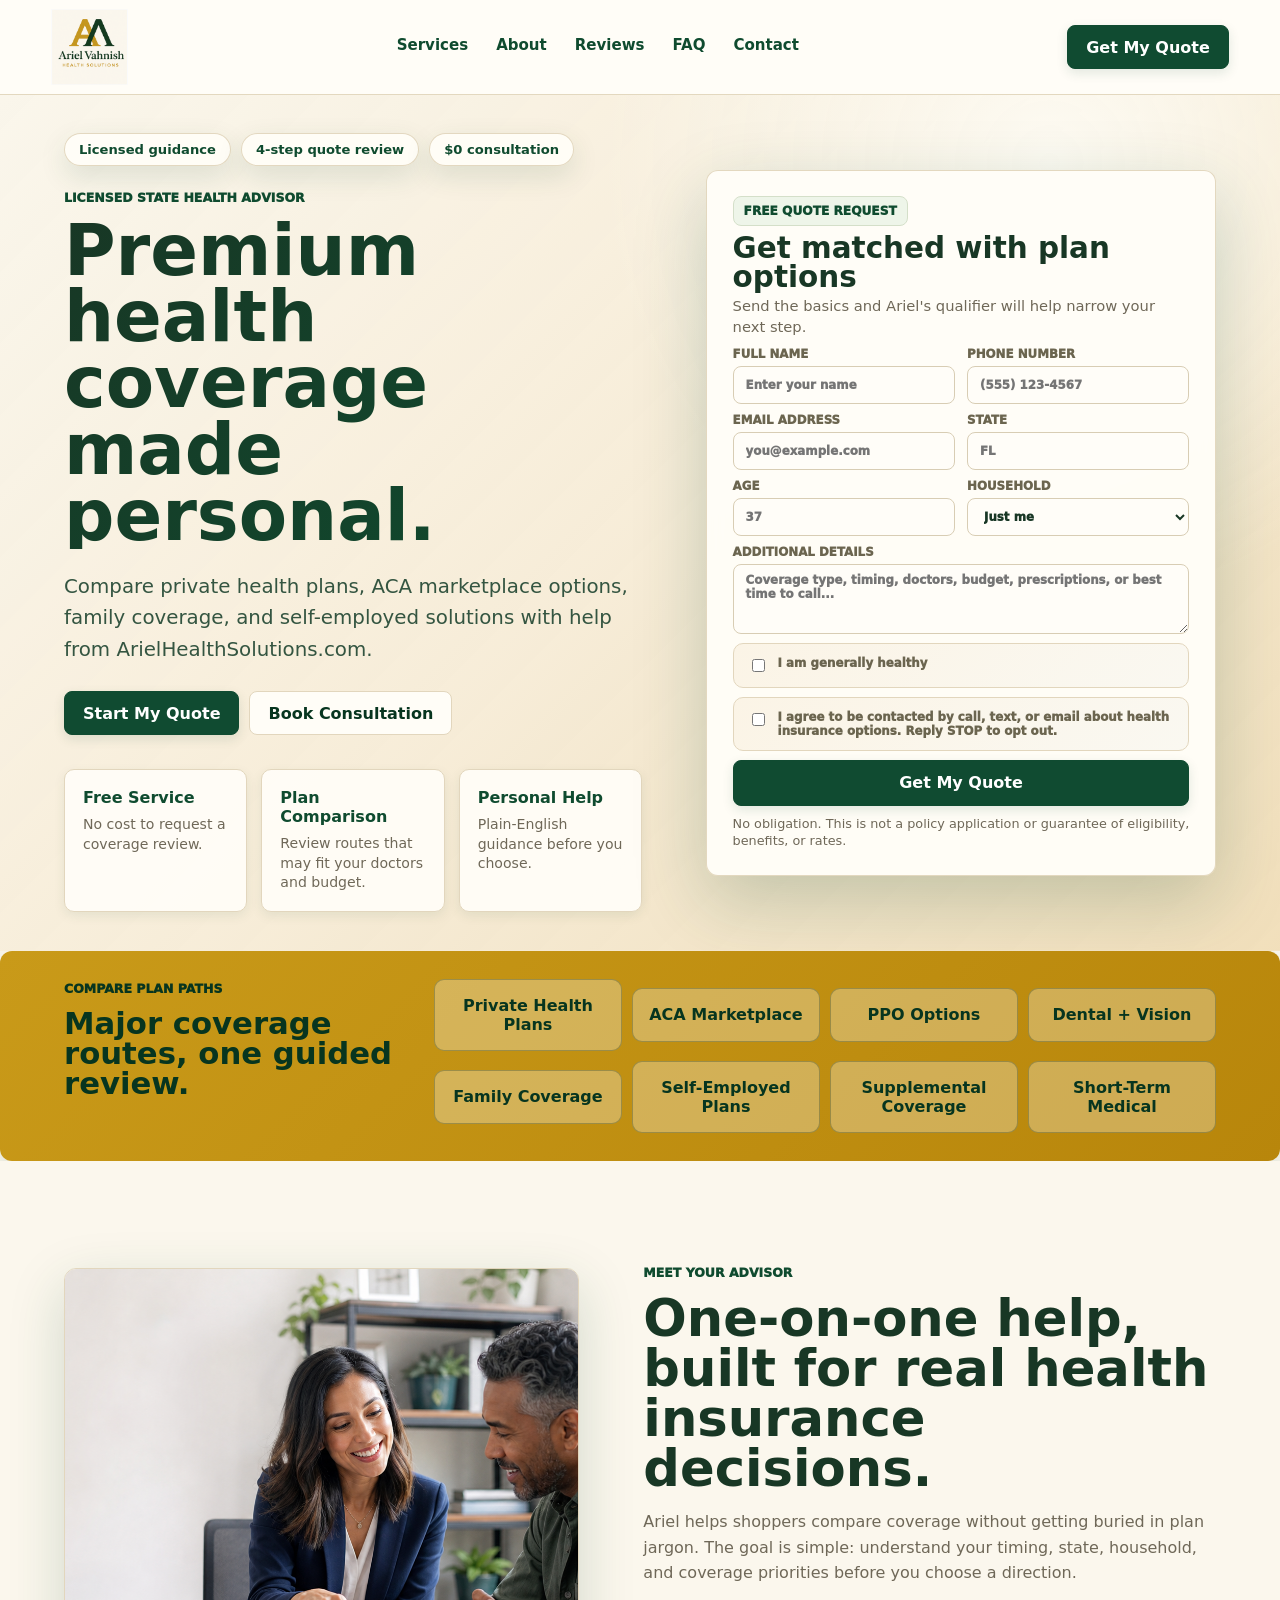
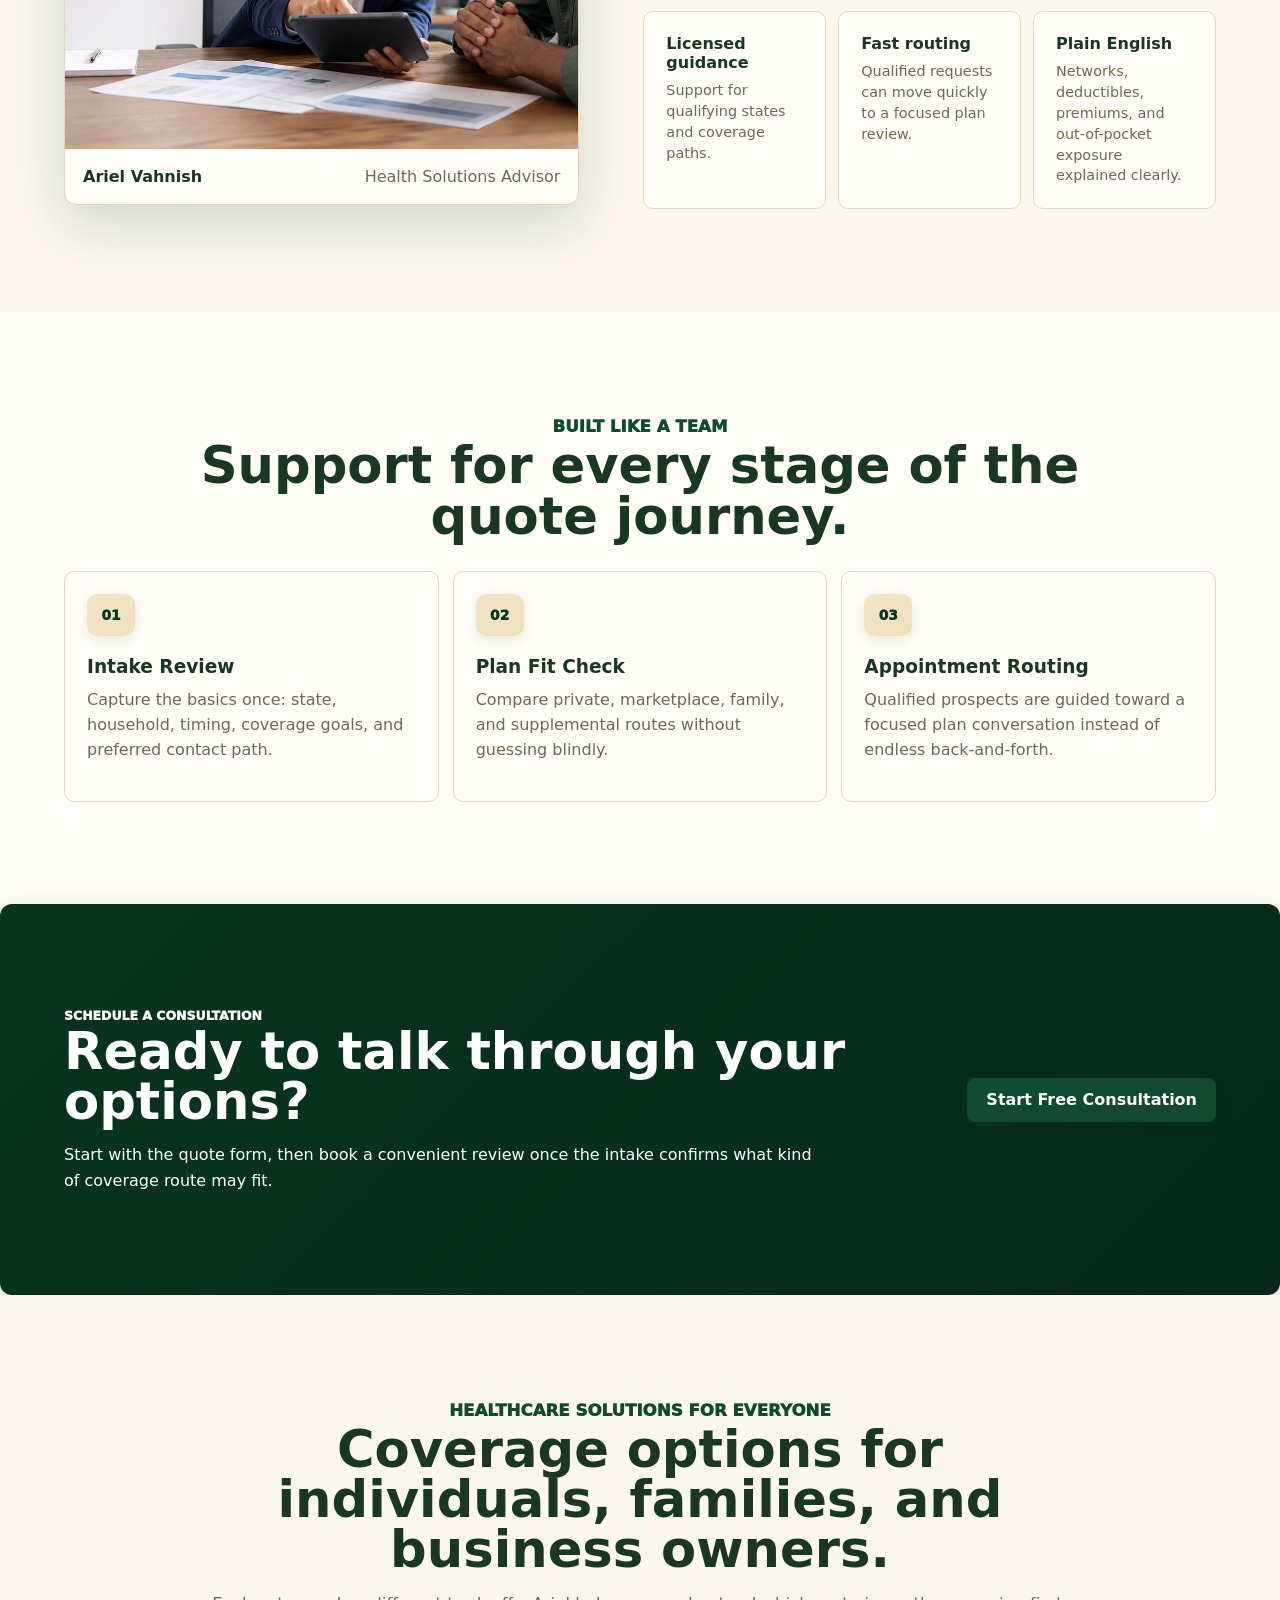
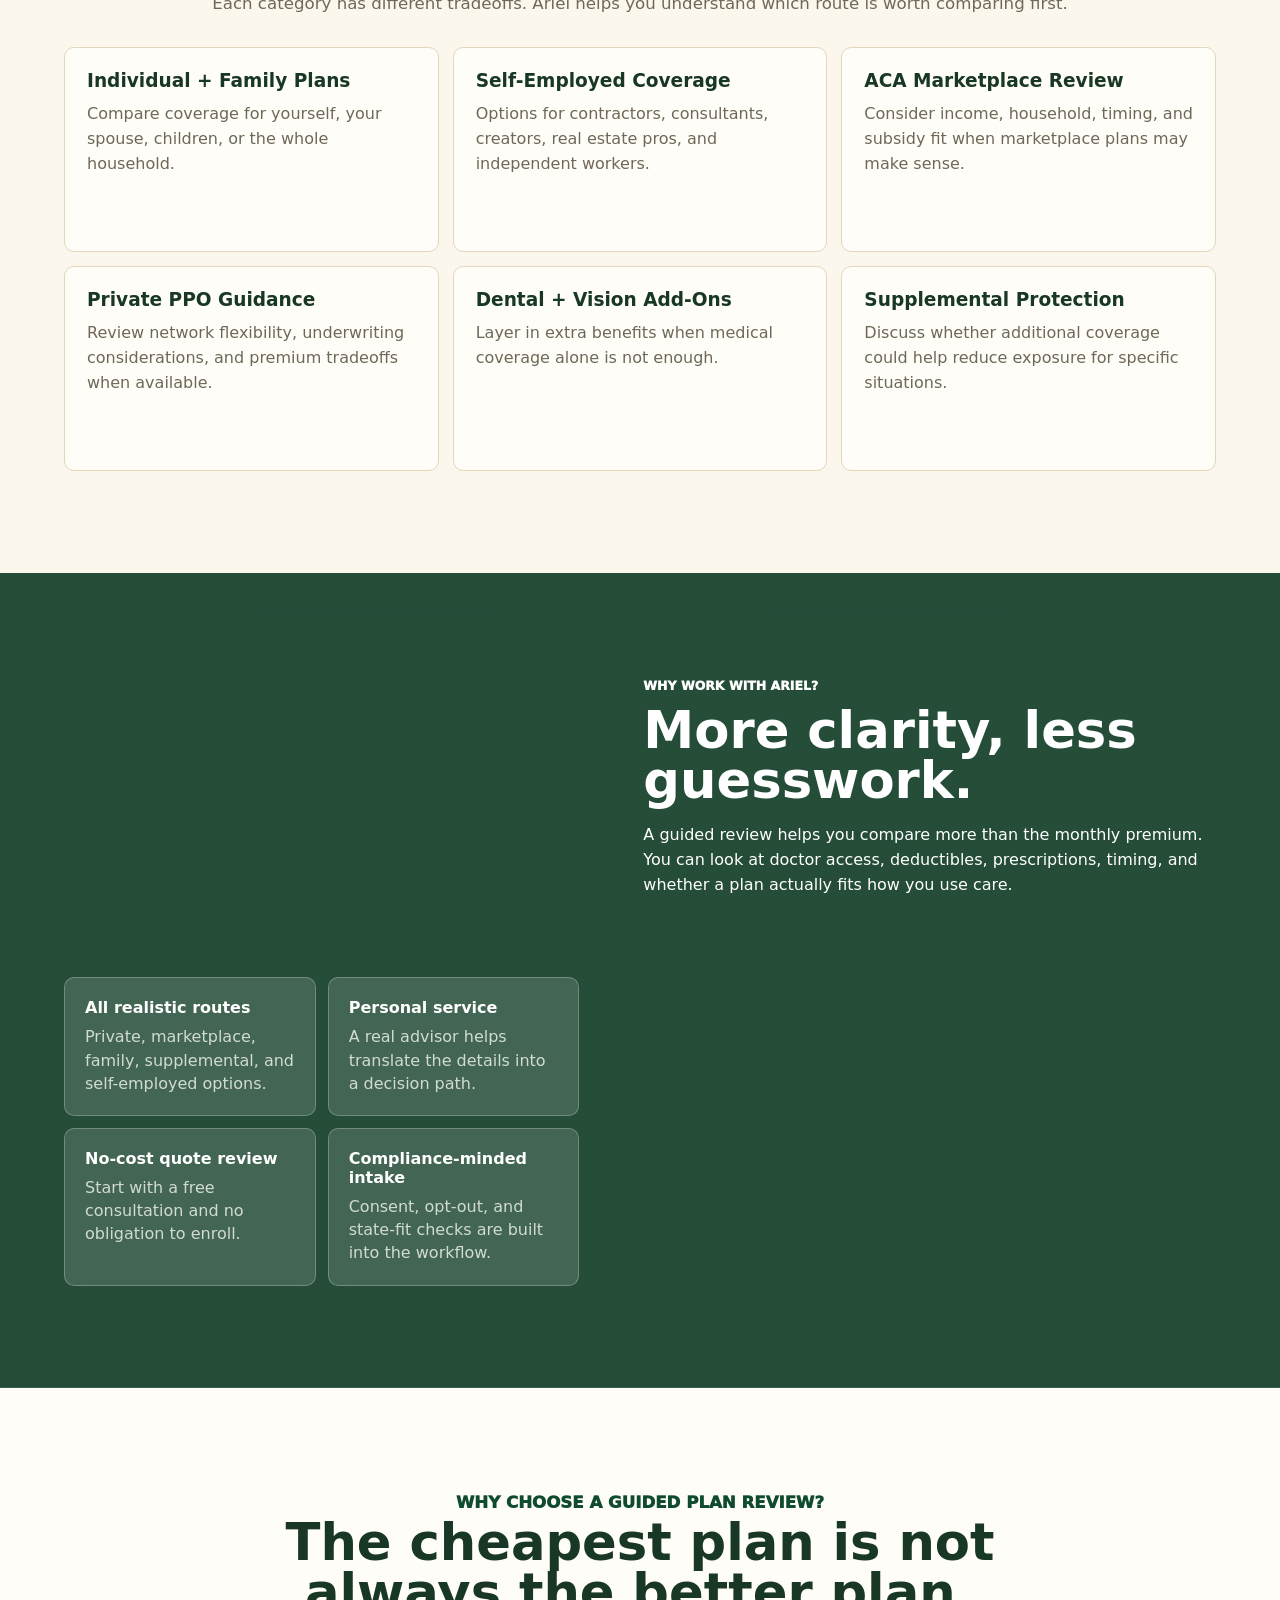
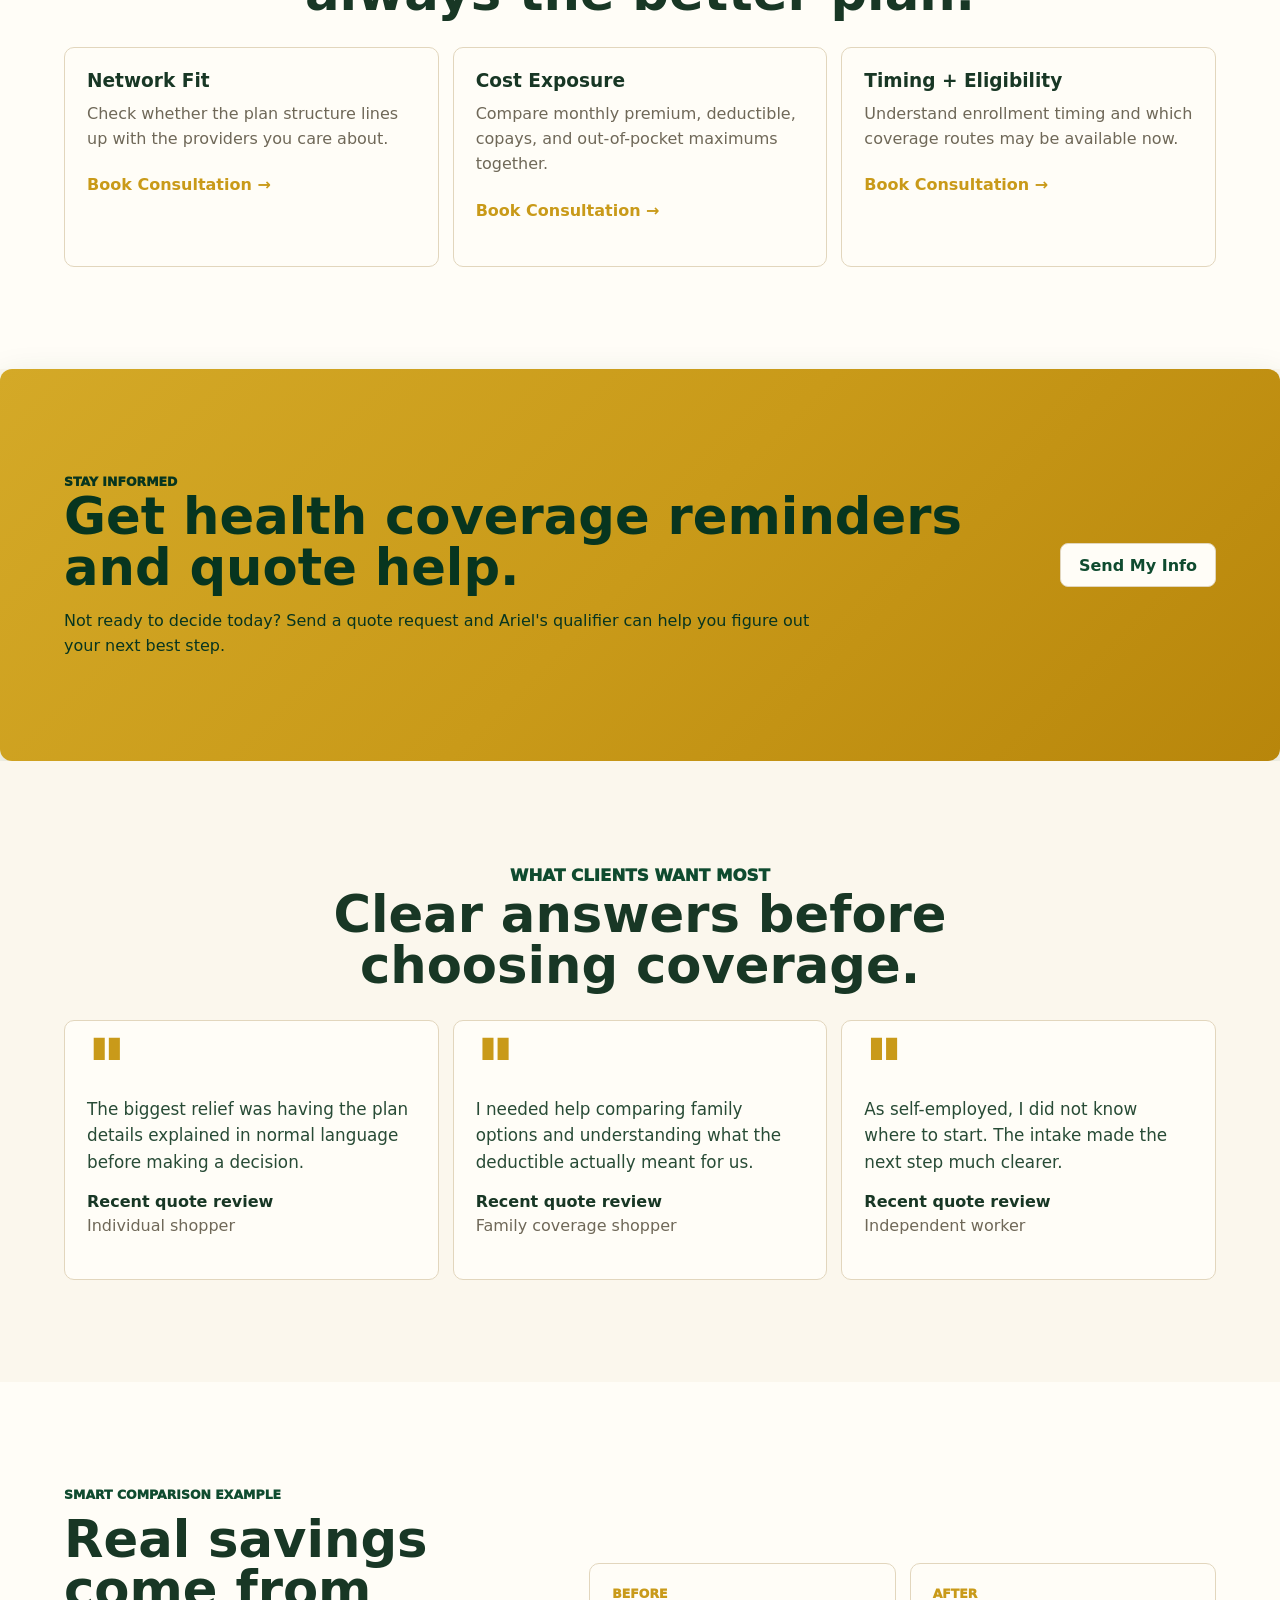
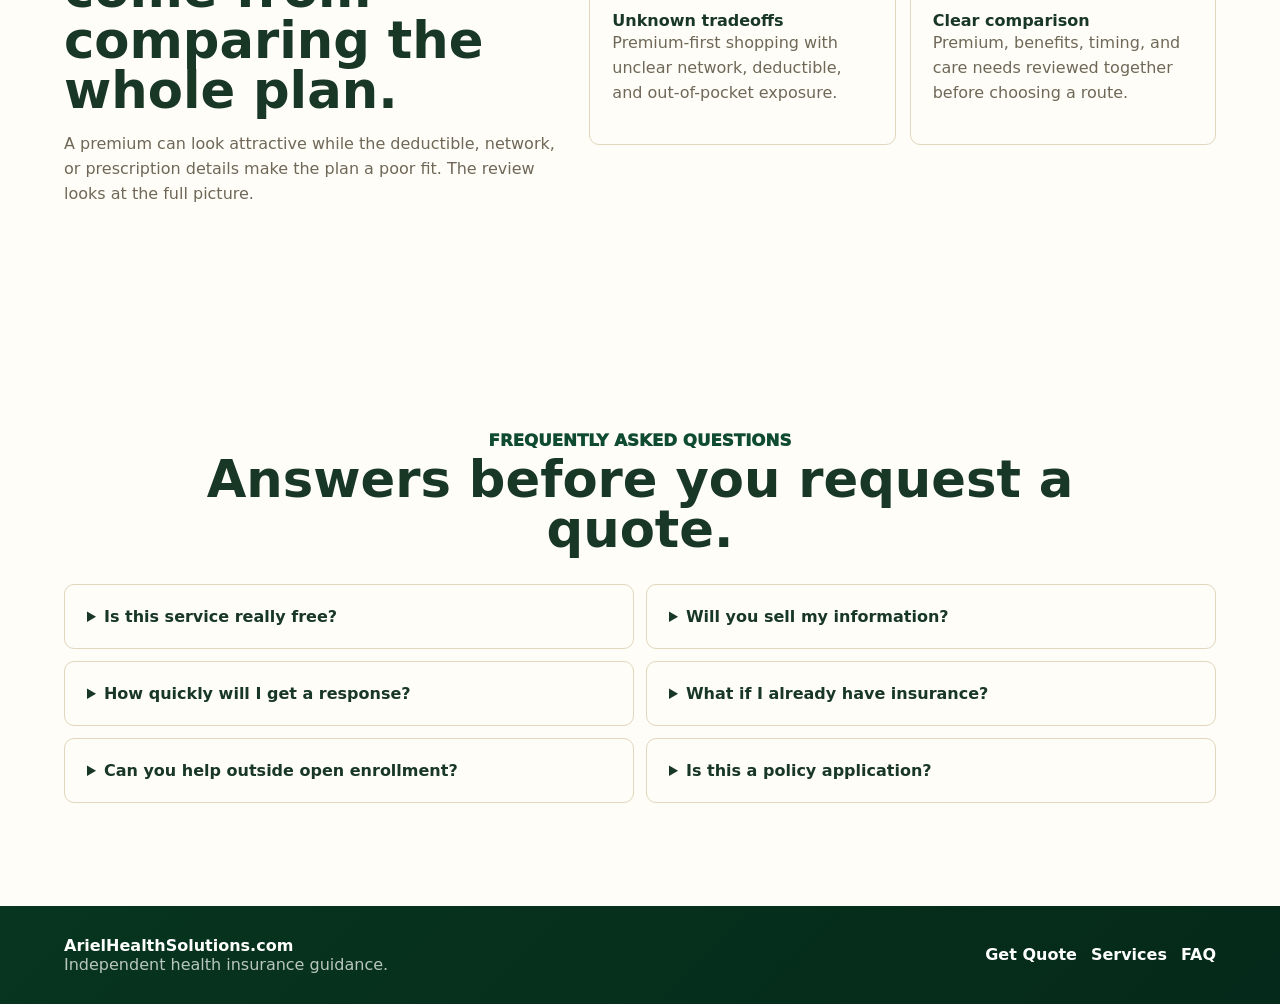
==== commit 3a46b153: "Switch to new styles.css file to bypass cache" ====
--- a/index.html
+++ b/index.html
@@ -9,7 +9,7 @@
     />
     <title>ArielHealthSolutions.com</title>
     <link rel="canonical" href="https://arielhealthsolutions.com/" />
-    <link rel="stylesheet" href="/static/site.css" />
+    <link rel="stylesheet" href="/static/styles.css" />
   </head>
   <body>
     <header class="site-header" id="top">
@@ -61,7 +61,7 @@
             </div>
           </div>
 
-          <form class="quote-form hero-form" id="quote" method="post" action="/quote" data-quote-form>
+          <form class="quote-form hero-form" id="quote" method="post" action="/api/quote" data-quote-form>
             <div class="form-heading">
               <span class="form-status" role="status" aria-live="polite" data-form-status>Free quote request</span>
               <h2>Get matched with plan options</h2>
--- a/static/styles.css
+++ b/static/styles.css
@@ -0,0 +1,1118 @@
+:root {
+  color-scheme: light;
+  --ink: #183725;
+  --muted: #6f6858;
+  --line: #e2d6bd;
+  --paper: #fbf7ed;
+  --panel: #fffdf7;
+  --blue-soft: #f6ecd8;
+  --blue: #104b31;
+  --blue-dark: #07351f;
+  --green: #0f4b2f;
+  --green-soft: #eef5e9;
+  --gold: #c99a19;
+  --orange: #c99a19;
+  --cream: #fbf7ed;
+  --shadow: 0 18px 55px rgba(16, 75, 49, 0.18);
+  --shadow-sm: 0 4px 12px rgba(16, 75, 49, 0.12);
+  --shadow-lg: 0 24px 72px rgba(16, 75, 49, 0.22);
+}
+
+* {
+  box-sizing: border-box;
+}
+
+html {
+  scroll-behavior: smooth;
+}
+
+@keyframes fadeInUp {
+  from {
+    opacity: 0;
+    transform: translateY(20px);
+  }
+  to {
+    opacity: 1;
+    transform: translateY(0);
+  }
+}
+
+@keyframes slideInLeft {
+  from {
+    opacity: 0;
+    transform: translateX(-30px);
+  }
+  to {
+    opacity: 1;
+    transform: translateX(0);
+  }
+}
+
+@keyframes pulse {
+  0%, 100% {
+    opacity: 1;
+  }
+  50% {
+    opacity: 0.85;
+  }
+}
+
+@keyframes shimmer {
+  0% {
+    background-position: -1000px 0;
+  }
+  100% {
+    background-position: 1000px 0;
+  }
+}
+
+body {
+  margin: 0;
+  background: var(--paper);
+  color: var(--ink);
+  font-family: Inter, ui-sans-serif, system-ui, -apple-system, BlinkMacSystemFont, "Segoe UI", sans-serif;
+}
+
+button,
+input,
+select,
+textarea {
+  font: inherit;
+}
+
+a {
+  color: inherit;
+  text-decoration: none;
+}
+
+.site-header {
+  align-items: center;
+  background: rgba(255, 253, 247, 0.98);
+  border-bottom: 1px solid rgba(226, 214, 189, 0.94);
+  display: flex;
+  gap: 22px;
+  justify-content: space-between;
+  left: 0;
+  min-height: 94px;
+  padding: 9px clamp(18px, 4vw, 58px);
+  position: sticky;
+  right: 0;
+  top: 0;
+  z-index: 20;
+  backdrop-filter: blur(8px);
+}
+
+.brand {
+  align-items: center;
+  display: inline-flex;
+  min-width: max-content;
+}
+
+.brand-logo {
+  display: block;
+  height: 76px;
+  object-fit: contain;
+  width: auto;
+}
+
+.nav-links {
+  align-items: center;
+  display: flex;
+  gap: clamp(14px, 2.6vw, 28px);
+}
+
+.nav-links a {
+  color: var(--green);
+  font-size: 0.94rem;
+  font-weight: 850;
+  transition: all 0.3s ease;
+  position: relative;
+  padding-bottom: 4px;
+}
+
+.nav-links a:hover {
+  color: var(--blue);
+}
+
+.nav-links a::after {
+  content: '';
+  position: absolute;
+  bottom: 0;
+  left: 0;
+  width: 0;
+  height: 2px;
+  background: var(--blue);
+  transition: width 0.3s ease;
+}
+
+.nav-links a:hover::after {
+  width: 100%;
+}
+
+.nav-cta,
+.primary-link,
+.secondary-link,
+.primary-button {
+  align-items: center;
+  border-radius: 8px;
+  display: inline-flex;
+  font-weight: 900;
+  justify-content: center;
+  min-height: 44px;
+  padding: 0 18px;
+  transition: all 0.3s cubic-bezier(0.16, 1, 0.3, 1);
+}
+
+.nav-cta,
+.primary-link,
+.primary-button {
+  background: var(--blue);
+  border: 1px solid var(--blue);
+  color: #fff;
+  box-shadow: var(--shadow-sm);
+}
+
+.nav-cta:hover,
+.primary-link:hover,
+.primary-button:hover {
+  background: var(--blue-dark);
+  border-color: var(--blue-dark);
+  box-shadow: var(--shadow);
+  transform: translateY(-2px);
+}
+
+.nav-cta:active,
+.primary-link:active,
+.primary-button:active {
+  transform: translateY(0);
+}
+
+.secondary-link {
+  background: var(--panel);
+  border: 1px solid var(--line);
+  color: var(--blue-dark);
+  transition: all 0.3s ease;
+}
+
+.secondary-link:hover {
+  border-color: var(--blue);
+  background: #fafaf7;
+  transform: translateY(-1px);
+}
+
+.secondary-link.light {
+  background: var(--panel);
+  color: var(--green);
+}
+
+.hero {
+  background: var(--blue-soft);
+  min-height: calc(100vh - 164px);
+  overflow: hidden;
+  position: relative;
+}
+
+.hero-bg {
+  background:
+    radial-gradient(circle at 82% 8%, rgba(255, 253, 247, 0.9), transparent 34%),
+    linear-gradient(135deg, rgba(251, 247, 237, 0.98) 0%, rgba(246, 236, 216, 0.92) 50%, rgba(240, 220, 180, 0.85) 100%),
+    url("health-consultation-hero.png");
+  background-position: center;
+  background-size: cover;
+  inset: 0;
+  opacity: 0.95;
+  position: absolute;
+}
+
+.hero-inner {
+  align-items: center;
+  display: grid;
+  gap: clamp(28px, 5vw, 72px);
+  grid-template-columns: minmax(0, 1fr) minmax(380px, 510px);
+  min-height: calc(100vh - 164px);
+  padding: clamp(22px, 3vw, 42px) clamp(18px, 5vw, 72px) clamp(24px, 3vw, 44px);
+  position: relative;
+  z-index: 1;
+}
+
+.hero-copy-block {
+  max-width: 760px;
+  animation: slideInLeft 0.8s cubic-bezier(0.16, 1, 0.3, 1);
+}
+
+.hero-badges {
+  display: flex;
+  flex-wrap: wrap;
+  gap: 10px;
+  margin-bottom: 22px;
+  animation: fadeInUp 0.8s ease-out;
+}
+
+.hero-badges span {
+  background: rgba(255, 253, 247, 0.96);
+  border: 1px solid rgba(226, 214, 189, 0.95);
+  border-radius: 999px;
+  box-shadow: 0 10px 28px rgba(16, 75, 49, 0.12);
+  color: var(--green);
+  font-size: 0.82rem;
+  font-weight: 850;
+  padding: 8px 14px;
+  transition: all 0.3s ease;
+}
+
+.hero-badges span:hover {
+  transform: translateY(-2px);
+  box-shadow: 0 14px 36px rgba(16, 75, 49, 0.18);
+  background: rgba(255, 253, 247, 1);
+}
+
+.eyebrow {
+  color: var(--green);
+  font-size: 0.78rem;
+  font-weight: 950;
+  letter-spacing: 0;
+  margin: 0 0 10px;
+  text-transform: uppercase;
+}
+
+h1,
+h2,
+h3,
+p {
+  margin-top: 0;
+}
+
+h1 {
+  font-size: clamp(3rem, 5.5vw, 5.65rem);
+  line-height: 0.94;
+  margin-bottom: 22px;
+  max-width: 13ch;
+  background: linear-gradient(135deg, #183725 0%, #0f4b2f 100%);
+  -webkit-background-clip: text;
+  -webkit-text-fill-color: transparent;
+  background-clip: text;
+}
+
+h2 {
+  font-size: clamp(2rem, 4vw, 3.5rem);
+  line-height: 0.98;
+  margin-bottom: 16px;
+}
+
+h3 {
+  font-size: 1.16rem;
+  margin-bottom: 10px;
+}
+
+p {
+  color: var(--muted);
+  line-height: 1.58;
+}
+
+.hero-copy {
+  color: #345541;
+  font-size: clamp(1.05rem, 1.65vw, 1.24rem);
+  max-width: 700px;
+}
+
+.hero-actions {
+  display: flex;
+  flex-wrap: wrap;
+  gap: 10px;
+  margin-top: 26px;
+  animation: fadeInUp 0.9s cubic-bezier(0.16, 1, 0.3, 1) 0.1s backwards;
+}
+
+.hero-feature-grid {
+  display: grid;
+  gap: 14px;
+  grid-template-columns: repeat(3, minmax(0, 1fr));
+  margin-top: 34px;
+}
+
+.hero-feature-grid article {
+  background: rgba(255, 253, 247, 0.96);
+  border: 1px solid var(--line);
+  border-radius: 10px;
+  min-height: 112px;
+  padding: 18px;
+  transition: all 0.3s cubic-bezier(0.16, 1, 0.3, 1);
+  box-shadow: 0 4px 12px rgba(16, 75, 49, 0.08);
+}
+
+.hero-feature-grid article:hover {
+  transform: translateY(-4px);
+  box-shadow: 0 12px 32px rgba(16, 75, 49, 0.15);
+  background: rgba(255, 253, 247, 1);
+  border-color: var(--gold);
+}
+
+.hero-feature-grid strong,
+.hero-feature-grid span {
+  display: block;
+}
+
+.hero-feature-grid strong {
+  color: var(--green);
+  font-size: 1rem;
+  margin-bottom: 8px;
+}
+
+.hero-feature-grid span {
+  color: var(--muted);
+  font-size: 0.88rem;
+  line-height: 1.4;
+}
+
+.quote-form {
+  background: rgba(255, 253, 247, 0.98);
+  border: 1px solid rgba(226, 214, 189, 0.95);
+  border-radius: 12px;
+  box-shadow: var(--shadow-lg);
+  display: grid;
+  gap: 9px;
+  padding: clamp(16px, 2vw, 28px);
+  animation: fadeInUp 1s cubic-bezier(0.16, 1, 0.3, 1) 0.2s backwards;
+  backdrop-filter: blur(8px);
+}
+
+.form-heading h2 {
+  font-size: clamp(1.55rem, 2.3vw, 2.08rem);
+  margin-bottom: 4px;
+}
+
+.form-heading p {
+  font-size: 0.92rem;
+  line-height: 1.42;
+  margin-bottom: 0;
+}
+
+.form-status {
+  align-items: center;
+  background: var(--green-soft);
+  border: 1px solid #d4dfc9;
+  border-radius: 8px;
+  color: var(--green);
+  display: inline-flex;
+  font-size: 0.76rem;
+  font-weight: 950;
+  margin-bottom: 8px;
+  min-height: 30px;
+  padding: 6px 10px;
+  text-transform: uppercase;
+}
+
+.field-grid {
+  display: grid;
+  gap: 12px;
+  grid-template-columns: repeat(2, minmax(0, 1fr));
+}
+
+label {
+  color: #6b654f;
+  display: grid;
+  font-size: 0.74rem;
+  font-weight: 950;
+  gap: 5px;
+  text-transform: uppercase;
+}
+
+input,
+select,
+textarea {
+  background: #fffdf8;
+  border: 1.5px solid #d8cdb4;
+  border-radius: 8px;
+  color: var(--ink);
+  min-height: 38px;
+  outline: none;
+  padding: 8px 12px;
+  width: 100%;
+  transition: all 0.3s ease;
+}
+
+textarea {
+  min-height: 70px;
+  resize: vertical;
+}
+
+input:focus,
+select:focus,
+textarea:focus {
+  border-color: var(--gold);
+  box-shadow: 0 0 0 4px rgba(201, 154, 25, 0.15), inset 0 0 0 1px rgba(201, 154, 25, 0.1);
+  background: #fffef9;
+  transform: scale(1.01);
+}
+
+.consent-row {
+  align-items: flex-start;
+  background: linear-gradient(135deg, #fbf4e6 0%, #faf8f1 100%);
+  border: 1px solid var(--line);
+  border-radius: 10px;
+  display: flex;
+  gap: 10px;
+  padding: 12px 14px;
+  text-transform: none;
+  transition: all 0.3s ease;
+}
+
+.consent-row:hover {
+  background: linear-gradient(135deg, #fdf6e8 0%, #fcfaf3 100%);
+  border-color: rgba(201, 154, 25, 0.3);
+}
+
+.consent-row input {
+  flex: 0 0 auto;
+  margin-top: 3px;
+  min-height: auto;
+  width: auto;
+}
+
+.primary-button {
+  cursor: pointer;
+  min-height: 46px;
+  width: 100%;
+}
+
+.form-note {
+  font-size: 0.8rem;
+  line-height: 1.35;
+  margin-bottom: 0;
+}
+
+.provider-strip {
+  background: linear-gradient(135deg, var(--orange) 0%, #b8860b 100%);
+  color: var(--blue-dark);
+  display: grid;
+  gap: 18px;
+  grid-template-columns: minmax(240px, 0.45fr) minmax(0, 1fr);
+  padding: 28px clamp(18px, 5vw, 72px);
+  border-radius: 12px;
+  box-shadow: 0 12px 36px rgba(16, 75, 49, 0.15);
+}
+
+.provider-strip .eyebrow,
+.provider-strip h2 {
+  color: var(--blue-dark);
+}
+
+.provider-strip h2 {
+  font-size: clamp(1.55rem, 2.4vw, 2.35rem);
+  margin: 0;
+}
+
+.provider-marquee {
+  align-items: center;
+  display: grid;
+  gap: 10px;
+  grid-template-columns: repeat(4, minmax(0, 1fr));
+}
+
+.provider-marquee span {
+  background: rgba(255, 253, 247, 0.3);
+  border: 1px solid rgba(24, 55, 37, 0.3);
+  border-radius: 10px;
+  color: var(--blue-dark);
+  font-weight: 900;
+  min-height: 54px;
+  padding: 16px;
+  text-align: center;
+  transition: all 0.3s ease;
+}
+
+.provider-marquee span:hover {
+  background: rgba(255, 253, 247, 0.5);
+  border-color: rgba(24, 55, 37, 0.5);
+  transform: translateY(-2px);
+}
+
+.advisor-section,
+.team-section,
+.booking-section,
+.solutions-section,
+.why-section,
+.plans-section,
+.newsletter-section,
+.reviews-section,
+.savings-story,
+.faq-section,
+.site-footer {
+  padding: clamp(56px, 8vw, 104px) clamp(18px, 5vw, 72px);
+}
+
+.advisor-section {
+  align-items: center;
+  background: var(--paper);
+  display: grid;
+  gap: clamp(28px, 5vw, 72px);
+  grid-template-columns: minmax(320px, 0.9fr) minmax(0, 1fr);
+}
+
+.advisor-card {
+  background: var(--panel);
+  border: 1px solid var(--line);
+  border-radius: 12px;
+  box-shadow: var(--shadow);
+  overflow: hidden;
+  transition: all 0.3s cubic-bezier(0.16, 1, 0.3, 1);
+}
+
+.advisor-card:hover {
+  transform: translateY(-8px);
+  box-shadow: var(--shadow-lg);
+}
+
+.advisor-card img {
+  display: block;
+  height: 480px;
+  object-fit: cover;
+  object-position: 68% center;
+  width: 100%;
+}
+
+.advisor-card-footer {
+  align-items: center;
+  display: flex;
+  justify-content: space-between;
+  gap: 16px;
+  padding: 18px;
+}
+
+.advisor-card-footer strong,
+.advisor-card-footer span {
+  display: block;
+}
+
+.advisor-card-footer span {
+  color: var(--muted);
+}
+
+.advisor-copy {
+  max-width: 720px;
+}
+
+.credential-grid {
+  display: grid;
+  gap: 12px;
+  grid-template-columns: repeat(3, minmax(0, 1fr));
+  margin-top: 26px;
+}
+
+.credential-grid article,
+.team-grid article,
+.solution-grid article,
+.plan-feature-grid article,
+.review-grid article,
+.before-after article,
+details {
+  background: var(--panel);
+  border: 1px solid var(--line);
+  border-radius: 10px;
+  padding: 22px;
+  transition: all 0.3s ease;
+}
+
+.credential-grid article:hover,
+.team-grid article:hover,
+.solution-grid article:hover,
+.plan-feature-grid article:hover,
+.review-grid article:hover {
+  transform: translateY(-4px);
+  box-shadow: 0 12px 28px rgba(16, 75, 49, 0.12);
+  border-color: rgba(201, 154, 25, 0.4);
+}
+
+.credential-grid strong,
+.credential-grid span {
+  display: block;
+}
+
+.credential-grid strong {
+  margin-bottom: 8px;
+}
+
+.credential-grid span {
+  color: var(--muted);
+  font-size: 0.9rem;
+  line-height: 1.45;
+}
+
+.team-section,
+.plans-section,
+.faq-section {
+  background: var(--panel);
+}
+
+.section-heading {
+  margin-bottom: 30px;
+}
+
+.section-heading.centered {
+  margin-left: auto;
+  margin-right: auto;
+  max-width: 880px;
+  text-align: center;
+}
+
+.section-heading p {
+  font-size: 1.04rem;
+  margin-bottom: 0;
+}
+
+.team-grid,
+.plan-feature-grid,
+.review-grid {
+  display: grid;
+  gap: 14px;
+  grid-template-columns: repeat(3, minmax(0, 1fr));
+}
+
+.card-icon {
+  align-items: center;
+  background: linear-gradient(135deg, #f3e5c4 0%, #efe0bc 100%);
+  border-radius: 10px;
+  color: var(--blue-dark);
+  display: inline-flex;
+  font-size: 0.86rem;
+  font-weight: 950;
+  height: 42px;
+  justify-content: center;
+  margin-bottom: 20px;
+  width: 48px;
+  box-shadow: 0 4px 12px rgba(16, 75, 49, 0.1);
+  transition: all 0.3s ease;
+}
+
+.card-icon:hover {
+  transform: scale(1.08);
+  box-shadow: 0 8px 20px rgba(16, 75, 49, 0.15);
+}
+
+.booking-section {
+  align-items: center;
+  background: linear-gradient(135deg, var(--blue-dark) 0%, #05291a 100%);
+  color: #fff;
+  display: grid;
+  gap: 22px;
+  grid-template-columns: minmax(0, 1fr) auto;
+  border-radius: 12px;
+  box-shadow: 0 12px 36px rgba(16, 75, 49, 0.2);
+}
+
+.booking-section .eyebrow,
+.booking-section h2,
+.booking-section p {
+  color: #fff;
+}
+
+.booking-section p {
+  max-width: 760px;
+  margin-bottom: 0;
+}
+
+.solutions-section {
+  background: var(--paper);
+}
+
+.solution-grid {
+  display: grid;
+  gap: 14px;
+  grid-template-columns: repeat(3, minmax(0, 1fr));
+}
+
+.solution-grid article {
+  min-height: 205px;
+}
+
+.why-section {
+  background:
+    linear-gradient(rgba(7, 53, 31, 0.88), rgba(7, 53, 31, 0.88)),
+    url("health-consultation-hero.png");
+  background-position: center;
+  background-size: cover;
+  color: #fff;
+  display: grid;
+  gap: clamp(28px, 5vw, 70px);
+  grid-template-columns: minmax(0, 0.9fr) minmax(360px, 1fr);
+}
+
+.why-section .eyebrow,
+.why-section h2,
+.why-section p {
+  color: #fff;
+}
+
+.why-grid {
+  display: grid;
+  gap: 12px;
+  grid-template-columns: repeat(2, minmax(0, 1fr));
+}
+
+.why-grid article {
+  background: rgba(255, 255, 255, 0.14);
+  border: 1px solid rgba(255, 255, 255, 0.25);
+  border-radius: 10px;
+  padding: 20px;
+  transition: all 0.3s ease;
+  backdrop-filter: blur(8px);
+}
+
+.why-grid article:hover {
+  background: rgba(255, 255, 255, 0.18);
+  border-color: rgba(201, 154, 25, 0.3);
+  transform: translateY(-4px);
+  box-shadow: 0 12px 28px rgba(0, 0, 0, 0.1);
+}
+
+.why-grid strong,
+.why-grid span {
+  display: block;
+}
+
+.why-grid strong {
+  color: #fff;
+  margin-bottom: 8px;
+}
+
+.why-grid span {
+  color: rgba(255, 255, 255, 0.76);
+  line-height: 1.45;
+}
+
+.plan-feature-grid article {
+  min-height: 220px;
+}
+
+.plan-feature-grid a {
+  color: var(--gold);
+  display: inline-block;
+  font-weight: 900;
+  margin-top: 8px;
+}
+
+.newsletter-section {
+  align-items: center;
+  background: linear-gradient(135deg, #d4a927 0%, #c99a19 50%, #b8860b 100%);
+  color: var(--blue-dark);
+  display: grid;
+  gap: 20px;
+  grid-template-columns: minmax(0, 1fr) auto;
+  border-radius: 12px;
+  box-shadow: 0 12px 36px rgba(16, 75, 49, 0.15);
+}
+
+.newsletter-section .eyebrow,
+.newsletter-section h2,
+.newsletter-section p {
+  color: var(--blue-dark);
+}
+
+.newsletter-section p {
+  max-width: 760px;
+  margin-bottom: 0;
+}
+
+.reviews-section {
+  background: var(--paper);
+}
+
+.review-grid article {
+  min-height: 260px;
+}
+
+.quote-mark {
+  color: var(--gold);
+  display: block;
+  font-size: 4.4rem;
+  font-weight: 950;
+  line-height: 0.75;
+}
+
+.review-grid p {
+  color: #284b36;
+  font-size: 1.05rem;
+}
+
+.review-grid strong,
+.review-grid span:last-child {
+  display: block;
+}
+
+.review-grid span:last-child {
+  color: var(--muted);
+  margin-top: 5px;
+}
+
+.savings-story {
+  align-items: center;
+  background: var(--panel);
+  display: grid;
+  gap: 24px;
+  grid-template-columns: minmax(0, 0.8fr) minmax(360px, 1fr);
+}
+
+.before-after {
+  display: grid;
+  gap: 14px;
+  grid-template-columns: repeat(2, minmax(0, 1fr));
+}
+
+.before-after span,
+.before-after strong {
+  display: block;
+}
+
+.before-after span {
+  color: var(--gold);
+  font-size: 0.78rem;
+  font-weight: 950;
+  margin-bottom: 10px;
+  text-transform: uppercase;
+}
+
+.faq-grid {
+  display: grid;
+  gap: 12px;
+  grid-template-columns: repeat(2, minmax(0, 1fr));
+}
+
+summary {
+  cursor: pointer;
+  font-weight: 900;
+}
+
+details p {
+  margin: 12px 0 0;
+}
+
+.site-footer {
+  align-items: center;
+  background: linear-gradient(135deg, var(--blue-dark) 0%, #05291a 100%);
+  color: #fff;
+  display: flex;
+  justify-content: space-between;
+  padding-bottom: 30px;
+  padding-top: 30px;
+}
+
+.site-footer strong,
+.site-footer span {
+  display: block;
+}
+
+.site-footer span {
+  color: rgba(255, 255, 255, 0.72);
+}
+
+.footer-links {
+  display: flex;
+  flex-wrap: wrap;
+  gap: 14px;
+}
+
+.footer-links a {
+  color: #fff;
+  font-weight: 850;
+}
+
+.sticky-quote {
+  background: linear-gradient(135deg, var(--blue) 0%, var(--blue-dark) 100%);
+  border-radius: 10px;
+  bottom: 14px;
+  box-shadow: 0 20px 48px rgba(16, 75, 49, 0.32);
+  color: #fff;
+  display: none;
+  font-weight: 950;
+  left: 18px;
+  min-height: 48px;
+  padding: 14px 18px;
+  position: fixed;
+  right: 18px;
+  text-align: center;
+  z-index: 30;
+  transition: all 0.3s cubic-bezier(0.16, 1, 0.3, 1);
+  animation: slideInUp 0.5s ease-out;
+}
+
+@keyframes slideInUp {
+  from {
+    opacity: 0;
+    transform: translateY(40px);
+  }
+  to {
+    opacity: 1;
+    transform: translateY(0);
+  }
+}
+
+.sticky-quote:hover {
+  transform: translateY(-2px);
+  box-shadow: 0 24px 56px rgba(16, 75, 49, 0.36);
+}
+
+.sticky-quote.is-hidden {
+  display: none;
+}
+
+.thank-you-page {
+  align-items: center;
+  background: var(--paper);
+  display: flex;
+  min-height: 100vh;
+  padding: clamp(24px, 6vw, 72px);
+}
+
+.thank-you-panel {
+  background: var(--panel);
+  border: 1px solid var(--line);
+  border-radius: 12px;
+  box-shadow: var(--shadow-lg);
+  margin: 0 auto;
+  max-width: 720px;
+  padding: clamp(28px, 6vw, 56px);
+  text-align: center;
+  animation: fadeInUp 0.8s cubic-bezier(0.16, 1, 0.3, 1);
+}
+
+.thank-you-panel .brand-logo {
+  height: 120px;
+  margin: 0 auto 24px;
+}
+
+.thank-you-panel h1 {
+  font-size: clamp(2.25rem, 5vw, 4.35rem);
+  max-width: none;
+}
+
+.thank-you-panel p {
+  font-size: 1.08rem;
+  margin-left: auto;
+  margin-right: auto;
+  max-width: 560px;
+}
+
+.thank-you-panel .primary-link {
+  margin-top: 16px;
+}
+
+@media (max-width: 1120px) {
+  .hero-inner,
+  .provider-strip,
+  .advisor-section,
+  .why-section,
+  .savings-story {
+    grid-template-columns: 1fr;
+  }
+
+  .hero-inner {
+    align-items: start;
+  }
+
+  .hero-copy-block,
+  .hero-form {
+    max-width: 780px;
+  }
+
+  .provider-marquee,
+  .solution-grid,
+  .credential-grid {
+    grid-template-columns: repeat(2, minmax(0, 1fr));
+  }
+}
+
+@media (max-width: 780px) {
+  .site-header {
+    min-height: 78px;
+    padding: 10px 14px;
+  }
+
+  .brand-logo {
+    height: 58px;
+  }
+
+  .nav-links {
+    display: none;
+  }
+
+  .nav-cta {
+    min-height: 40px;
+    padding: 0 13px;
+  }
+
+  .hero,
+  .hero-inner {
+    min-height: auto;
+  }
+
+  .hero-bg {
+    background:
+      linear-gradient(0deg, rgba(251, 247, 237, 1) 0%, rgba(251, 247, 237, 0.96) 52%, rgba(246, 236, 216, 0.74) 100%),
+      url("health-consultation-hero.png");
+    background-position: 58% top;
+    background-size: auto 560px;
+    background-repeat: no-repeat;
+  }
+
+  .hero-inner {
+    gap: 24px;
+    padding: 210px 18px 48px;
+  }
+
+  h1 {
+    font-size: clamp(2.65rem, 13vw, 4.2rem);
+  }
+
+  .hero-feature-grid,
+  .field-grid,
+  .provider-marquee,
+  .credential-grid,
+  .team-grid,
+  .solution-grid,
+  .why-grid,
+  .plan-feature-grid,
+  .review-grid,
+  .before-after,
+  .faq-grid,
+  .booking-section,
+  .newsletter-section {
+    grid-template-columns: 1fr;
+  }
+
+  .hero-feature-grid {
+    display: none;
+  }
+
+  .advisor-card img {
+    height: 320px;
+  }
+
+  .booking-section,
+  .newsletter-section,
+  .site-footer {
+    align-items: flex-start;
+  }
+
+  .site-footer {
+    flex-direction: column;
+    gap: 16px;
+    padding-bottom: 86px;
+  }
+
+  .sticky-quote {
+    display: block;
+  }
+}
+
+@media (max-width: 440px) {
+  .hero-actions,
+  .footer-links {
+    flex-direction: column;
+  }
+
+  .primary-link,
+  .secondary-link {
+    width: 100%;
+  }
+}
+/* Cache bust 1782755753 */
